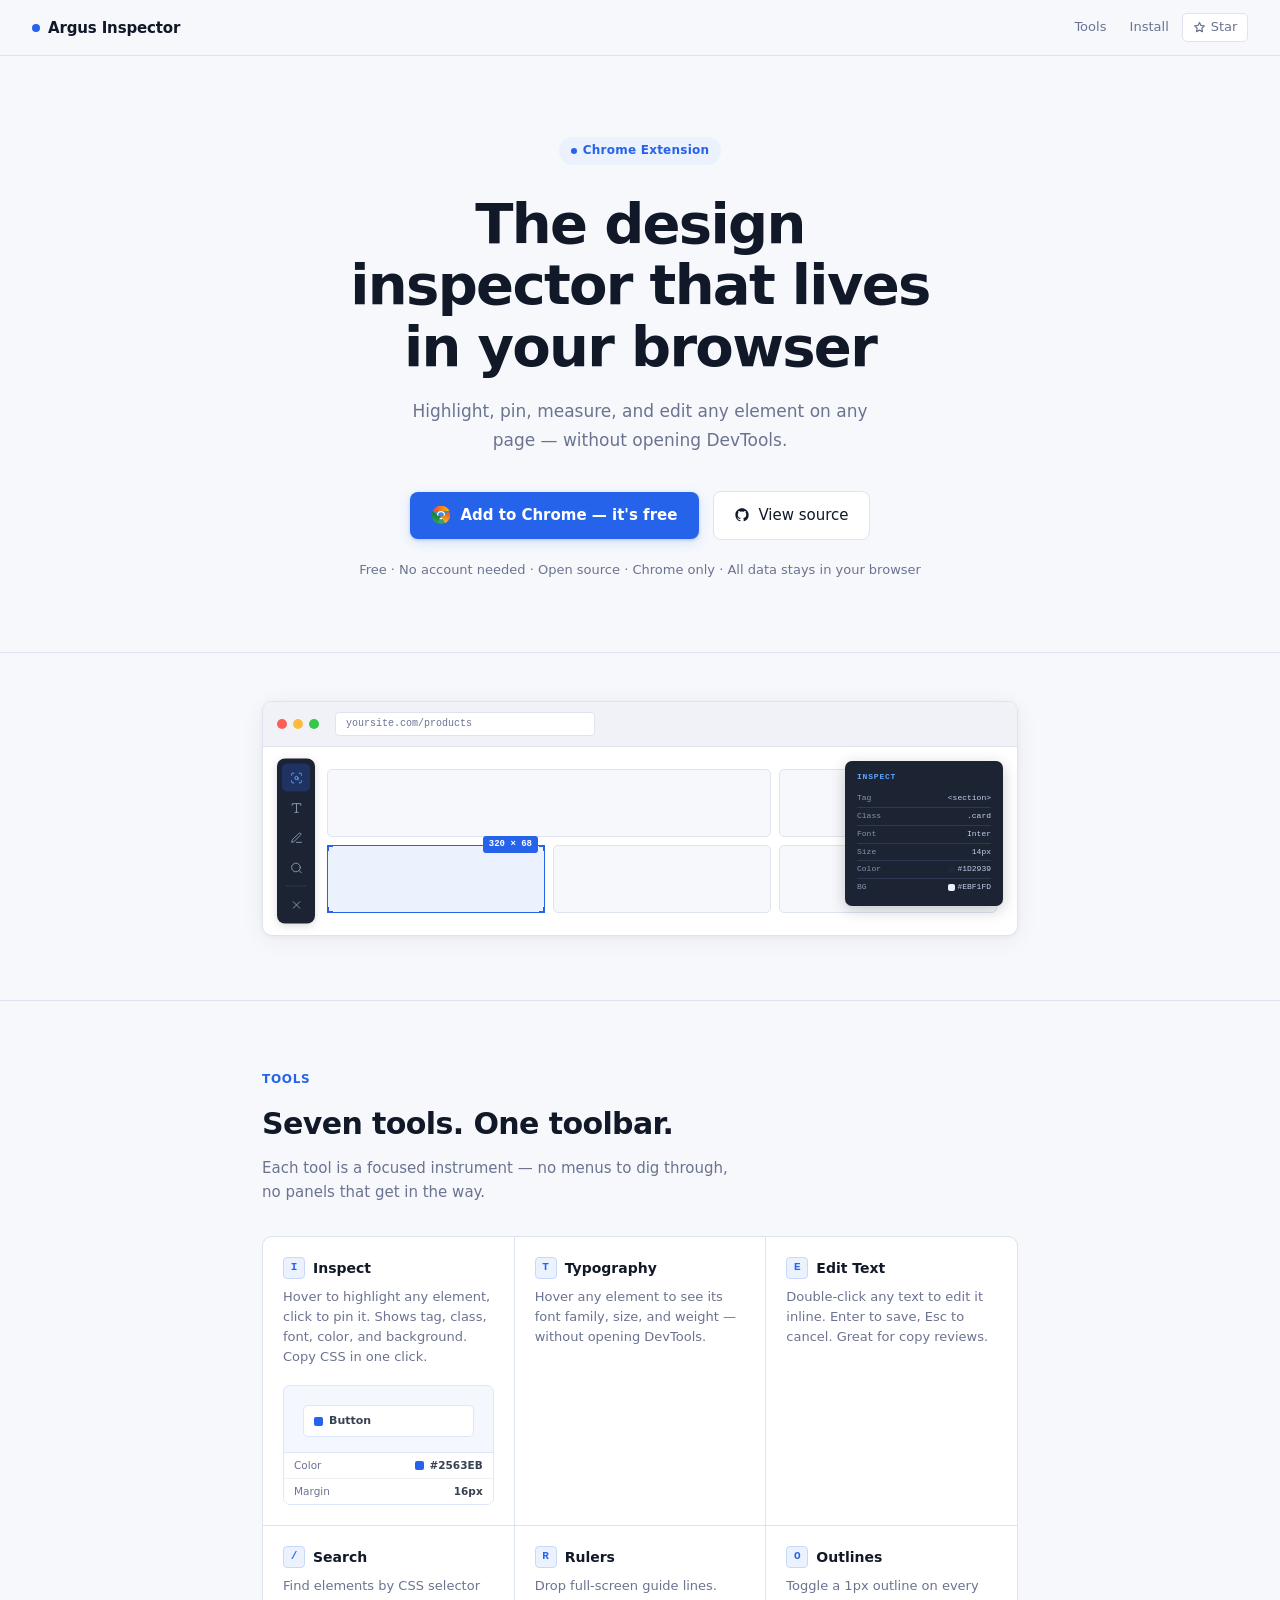
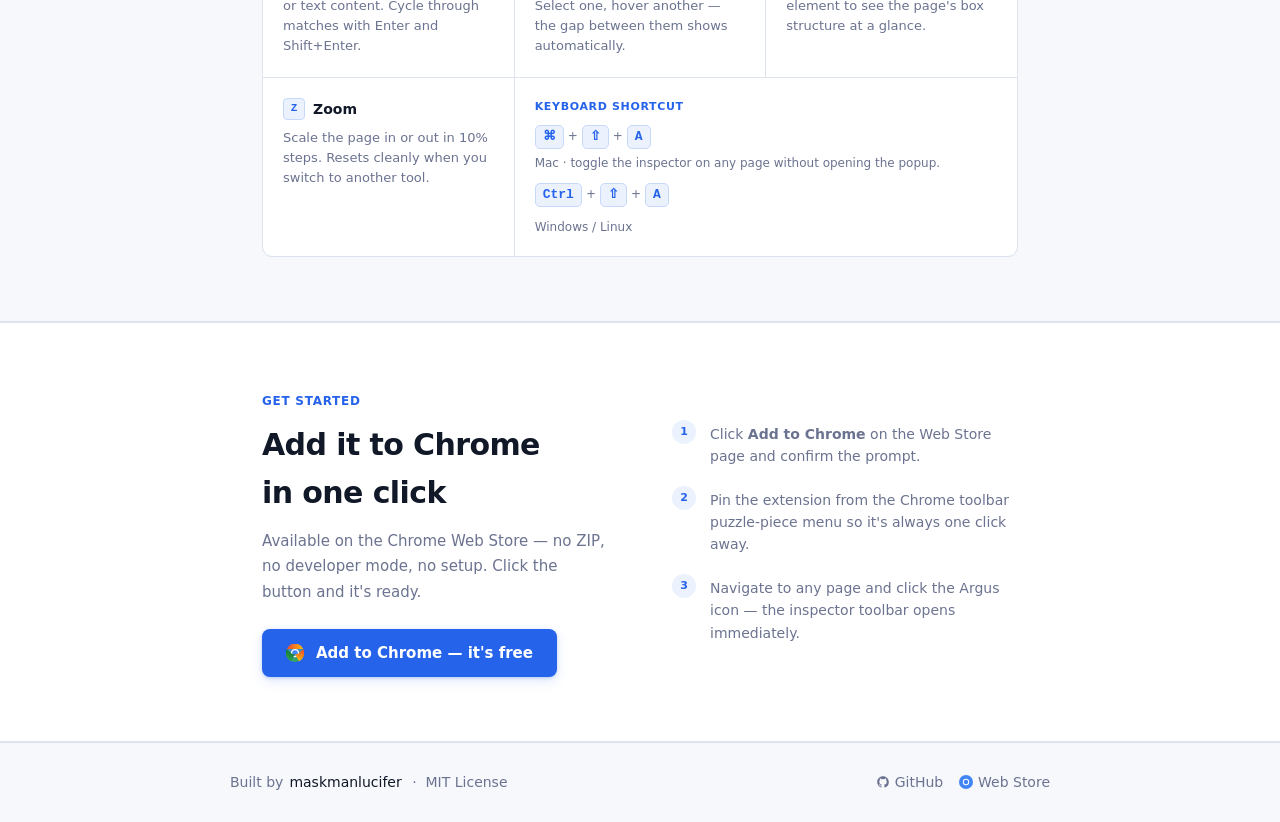
==== docs/index.html @ 052f60ce "docs: move Star to nav, keep View source in hero CTAs" ====
<!DOCTYPE html>
<html lang="en">
<head>
  <meta charset="utf-8">
  <meta name="viewport" content="width=device-width, initial-scale=1">
  <title>Argus Inspector — Design Inspector for Chrome</title>
  <meta name="description" content="A lightweight design inspector that lives in your toolbar. Inspect, measure, and edit any element on any page.">
  <link rel="icon" type="image/svg+xml" href="data:image/svg+xml,%3Csvg xmlns='http://www.w3.org/2000/svg' viewBox='0 0 32 32'%3E%3Crect width='32' height='32' rx='7' fill='%232563EB'/%3E%3Ccircle cx='16' cy='16' r='5' fill='none' stroke='%23fff' stroke-width='2'/%3E%3Cpath d='M3 7V5a2 2 0 0 1 2-2h2M27 3h2a2 2 0 0 1 2 2v2M29 25v2a2 2 0 0 1-2 2h-2M7 29H5a2 2 0 0 1-2-2v-2' stroke='%23fff' stroke-width='2' stroke-linecap='round' fill='none'/%3E%3C/svg%3E">
  <style>
    *, *::before, *::after { box-sizing: border-box; margin: 0; padding: 0; }

    :root {
      --bg:       #F6F8FC;
      --surface:  #FFFFFF;
      --border:   #DDE3EF;
      --accent:   #2563EB;
      --accent-lt:#EBF1FD;
      --text:     #111827;
      --muted:    #6B7390;
      --sans:     -apple-system, BlinkMacSystemFont, 'Segoe UI', system-ui, sans-serif;
      --mono:     'SFMono-Regular', Menlo, Monaco, Consolas, monospace;
    }

    html { scroll-behavior: smooth; }

    body {
      background: var(--bg);
      color: var(--text);
      font-family: var(--sans);
      font-size: 1rem;
      line-height: 1.6;
      -webkit-font-smoothing: antialiased;
    }

    /* ── Nav ── */
    nav {
      position: sticky; top: 0; z-index: 100;
      background: rgba(246, 248, 252, 0.92);
      backdrop-filter: blur(10px);
      border-bottom: 1px solid var(--border);
      padding: 0 2rem;
      height: 56px;
      display: flex;
      align-items: center;
      justify-content: space-between;
    }

    .nav-logo {
      display: flex;
      align-items: center;
      gap: 0.5rem;
      text-decoration: none;
      color: var(--text);
      font-weight: 700;
      font-size: 0.9375rem;
      letter-spacing: -0.01em;
    }
    .nav-logo-dot {
      width: 8px; height: 8px;
      background: var(--accent);
      border-radius: 50%;
    }

    .nav-right { display: flex; align-items: center; gap: 0.25rem; }

    .nav-link {
      padding: 0.2rem 0.6rem;
      font-size: 0.8125rem;
      color: var(--muted);
      text-decoration: none;
      border-radius: 5px;
      transition: background 0.12s, color 0.12s;
    }
    .nav-link:hover { background: var(--border); color: var(--text); }

    .nav-gh {
      display: inline-flex;
      align-items: center;
      gap: 0.3rem;
      padding: 0.2rem 0.6rem;
      font-size: 0.8125rem;
      color: var(--muted);
      text-decoration: none;
      border-radius: 5px;
      border: 1px solid var(--border);
      background: var(--surface);
      transition: border-color 0.12s, color 0.12s;
    }
    .nav-gh:hover { border-color: #b0bbd4; color: var(--text); }

    /* ── Hero ── */
    .hero {
      max-width: 760px;
      margin: 0 auto;
      padding: 5rem 2rem 4.5rem;
      text-align: center;
    }

    .badge {
      display: inline-flex;
      align-items: center;
      gap: 0.375rem;
      background: var(--accent-lt);
      color: var(--accent);
      font-size: 0.75rem;
      font-weight: 600;
      letter-spacing: 0.02em;
      padding: 0.25rem 0.75rem;
      border-radius: 100px;
      margin-bottom: 1.75rem;
    }
    .badge-dot { width: 6px; height: 6px; background: var(--accent); border-radius: 50%; }

    h1 {
      font-size: clamp(2rem, 5.5vw, 3.5rem);
      font-weight: 800;
      line-height: 1.1;
      letter-spacing: -0.03em;
      color: var(--text);
      margin-bottom: 1.25rem;
      text-wrap: balance;
    }

    .hero-sub {
      font-size: 1.0625rem;
      color: var(--muted);
      max-width: 460px;
      margin: 0 auto 2.25rem;
      line-height: 1.7;
    }

    .hero-ctas {
      display: flex;
      align-items: center;
      justify-content: center;
      gap: 0.875rem;
      flex-wrap: wrap;
    }

    /* Chrome Web Store button */
    .btn-cws {
      display: inline-flex;
      align-items: center;
      gap: 0.625rem;
      background: var(--accent);
      color: #fff;
      font-size: 0.9375rem;
      font-weight: 600;
      padding: 0.7rem 1.375rem;
      border-radius: 8px;
      text-decoration: none;
      transition: background 0.12s, box-shadow 0.12s;
      box-shadow: 0 1px 3px rgba(37,99,235,0.25), 0 4px 12px rgba(37,99,235,0.15);
    }
    .btn-cws:hover {
      background: #1d55d4;
      box-shadow: 0 2px 6px rgba(37,99,235,0.3), 0 8px 20px rgba(37,99,235,0.2);
    }

    .btn-gh {
      display: inline-flex;
      align-items: center;
      gap: 0.5rem;
      background: var(--surface);
      color: var(--text);
      font-size: 0.9375rem;
      font-weight: 500;
      padding: 0.7rem 1.25rem;
      border-radius: 8px;
      border: 1px solid var(--border);
      text-decoration: none;
      transition: border-color 0.12s, background 0.12s;
    }
    .btn-gh:hover { background: var(--bg); border-color: #b0bbd4; }
    .btn-star {
      display: inline-flex;
      align-items: center;
      gap: 0.5rem;
      background: #fefce8;
      color: #854d0e;
      font-size: 0.9375rem;
      font-weight: 500;
      padding: 0.7rem 1.25rem;
      border-radius: 8px;
      border: 1px solid #fde68a;
      text-decoration: none;
      transition: border-color 0.12s, background 0.12s;
    }
    .btn-star:hover { background: #fef9c3; border-color: #fbbf24; }

    .hero-meta {
      margin-top: 1.25rem;
      font-size: 0.8125rem;
      color: var(--muted);
    }

    /* ── Divider ── */
    hr { border: none; border-top: 1px solid var(--border); }

    /* ── Browser mockup ── */
    .mockup-wrap {
      max-width: 820px;
      margin: 0 auto;
      padding: 3rem 2rem 4rem;
    }

    .browser {
      background: var(--surface);
      border: 1px solid var(--border);
      border-radius: 10px;
      overflow: hidden;
      box-shadow: 0 4px 24px rgba(0,0,0,0.06), 0 1px 4px rgba(0,0,0,0.04);
    }
    .browser-bar {
      background: #F0F2F7;
      border-bottom: 1px solid var(--border);
      padding: 0.625rem 0.875rem;
      display: flex;
      align-items: center;
      gap: 0.375rem;
    }
    .dot { width: 10px; height: 10px; border-radius: 50%; }
    .dot-r { background: #FC5F57; }
    .dot-y { background: #FDBC40; }
    .dot-g { background: #34C748; }
    .url-pill {
      margin-left: 0.625rem;
      flex: 1; max-width: 260px;
      background: var(--surface);
      border: 1px solid var(--border);
      border-radius: 4px;
      padding: 0.1875rem 0.625rem;
      font-family: var(--mono);
      font-size: 0.625rem;
      color: var(--muted);
    }

    .browser-body {
      position: relative;
      display: flex;
      align-items: center;
      padding: 1.25rem 1.25rem 1.25rem 4rem;
      min-height: 188px;
    }

    /* Argus toolbar rail */
    .tb {
      position: absolute;
      left: 0.875rem;
      top: 50%;
      transform: translateY(-50%);
      background: #1C2333;
      border-radius: 8px;
      padding: 5px;
      display: flex;
      flex-direction: column;
      gap: 2px;
      box-shadow: 0 2px 8px rgba(0,0,0,0.15);
    }
    .tb-btn {
      width: 28px; height: 28px;
      border-radius: 5px;
      display: flex; align-items: center; justify-content: center;
      color: #8896B0;
    }
    .tb-btn.active { background: rgba(37,99,235,0.25); color: #60A5FA; }
    .tb-sep { height: 1px; background: #2D3A52; margin: 2px 4px; }

    /* Simulated page */
    .page-canvas {
      flex: 1;
      display: grid;
      grid-template-columns: 1fr 1fr 1fr;
      grid-template-rows: 1fr 1fr;
      gap: 8px;
    }
    .pg { background: var(--bg); border: 1px solid var(--border); border-radius: 5px; height: 68px; }
    .pg.span2 { grid-column: span 2; }
    .pg.sel {
      border-color: var(--accent);
      background: #EBF1FD;
      position: relative;
    }
    .corner {
      position: absolute;
      width: 6px; height: 6px;
      border-color: var(--accent);
      border-style: solid;
    }
    .tl { top: -1px; left: -1px;  border-width: 2px 0 0 2px; }
    .tr { top: -1px; right: -1px; border-width: 2px 2px 0 0; }
    .bl { bottom: -1px; left: -1px;  border-width: 0 0 2px 2px; }
    .br { bottom: -1px; right: -1px; border-width: 0 2px 2px 0; }

    .dim-badge {
      position: absolute;
      top: -10px; right: 6px;
      background: var(--accent);
      color: #fff;
      font-family: var(--mono);
      font-size: 0.5625rem;
      font-weight: 700;
      padding: 1px 6px;
      border-radius: 3px;
    }

    /* Info panel */
    .info-panel {
      position: absolute;
      top: 0.875rem; right: 0.875rem;
      background: #1C2333;
      border-radius: 7px;
      padding: 0.625rem 0.75rem;
      width: 158px;
      font-family: var(--mono);
      box-shadow: 0 4px 16px rgba(0,0,0,0.2);
    }
    .ip-head {
      font-size: 0.5rem;
      font-weight: 700;
      letter-spacing: 0.1em;
      text-transform: uppercase;
      color: #60A5FA;
      margin-bottom: 0.375rem;
    }
    .ip-r {
      display: flex;
      justify-content: space-between;
      font-size: 0.5rem;
      color: #8896B0;
      padding: 2px 0;
      border-bottom: 1px solid #2D3A52;
    }
    .ip-r:last-child { border-bottom: none; }
    .ip-v { color: #C4D0EC; }
    .sw {
      display: inline-block;
      width: 7px; height: 7px;
      border-radius: 2px;
      vertical-align: middle;
      margin-right: 2px;
    }

    /* ── Section layout ── */
    .section {
      max-width: 820px;
      margin: 0 auto;
      padding: 4rem 2rem;
    }

    .section-tag {
      display: inline-block;
      font-size: 0.75rem;
      font-weight: 600;
      color: var(--accent);
      letter-spacing: 0.06em;
      text-transform: uppercase;
      margin-bottom: 0.625rem;
    }

    h2 {
      font-size: clamp(1.375rem, 3vw, 1.875rem);
      font-weight: 700;
      letter-spacing: -0.02em;
      color: var(--text);
      margin-bottom: 0.5rem;
      text-wrap: balance;
    }

    .section-desc {
      font-size: 0.9375rem;
      color: var(--muted);
      max-width: 480px;
      margin-bottom: 2rem;
    }

    /* ── Tools ── */
    .tools-grid {
      display: grid;
      grid-template-columns: repeat(auto-fill, minmax(210px, 1fr));
      gap: 1px;
      background: var(--border);
      border: 1px solid var(--border);
      border-radius: 10px;
      overflow: hidden;
    }
    .tool-card {
      background: var(--surface);
      padding: 1.25rem;
      display: flex;
      flex-direction: column;
      gap: 0.5rem;
      transition: background 0.1s;
    }
    .tool-card:hover { background: var(--bg); }
    .tool-row { display: flex; align-items: center; gap: 0.5rem; }

    .key {
      font-family: var(--mono);
      font-size: 0.6875rem;
      font-weight: 700;
      color: var(--accent);
      background: var(--accent-lt);
      border: 1px solid #c7d9fb;
      padding: 1px 6px;
      border-radius: 4px;
      min-width: 22px;
      text-align: center;
    }
    .tool-name {
      font-weight: 600;
      font-size: 0.875rem;
      color: var(--text);
    }
    .tool-desc {
      font-size: 0.8125rem;
      color: var(--muted);
      line-height: 1.55;
    }

    /* ── Shortcut filler card ── */
    .tool-card--shortcut {
      background: var(--surface);
      justify-content: center;
      gap: 0.35rem;
      grid-column: span 2;
    }
    .shortcut-eyebrow {
      font-size: 0.6875rem;
      font-weight: 600;
      text-transform: uppercase;
      letter-spacing: 0.06em;
      color: var(--accent);
      margin-bottom: 4px;
    }
    .shortcut-keys {
      display: flex;
      align-items: center;
      gap: 4px;
    }
    .sk-chip {
      font-family: var(--mono);
      font-size: 0.8125rem;
      font-weight: 700;
      background: var(--accent-lt);
      border: 1px solid #c7d9fb;
      color: var(--accent);
      border-radius: 5px;
      padding: 2px 7px;
      line-height: 1.4;
    }
    .sk-sep {
      font-size: 0.75rem;
      color: var(--muted);
      font-weight: 500;
    }
    .shortcut-sub {
      font-size: 0.75rem;
      color: var(--muted);
      line-height: 1.4;
    }
    .shortcut-keys--win, .shortcut-sub--win {
      margin-top: 6px;
    }

    /* ── Inspect card demo ── */
    .inspect-demo {
      margin-top: 10px;
      border: 1px solid #dde6fb;
      border-radius: 7px;
      overflow: hidden;
      background: #f4f7fe;
      font-family: var(--sans);
      user-select: none;
    }

    .id-scene {
      padding: 10px 10px 6px;
    }

    .id-margin-zone {
      border: 1.5px dashed transparent;
      border-radius: 5px;
      padding: 8px;
      transition: border-color 0.15s, background 0.15s;
    }

    .id-box {
      background: #fff;
      border: 1.5px solid #dde6fb;
      border-radius: 5px;
      padding: 6px 10px;
      display: flex;
      align-items: center;
      gap: 6px;
      transition: border-color 0.15s, background 0.15s, box-shadow 0.15s;
    }

    .id-color-dot {
      width: 9px; height: 9px;
      border-radius: 2px;
      background: #2563EB;
      flex: none;
      transition: transform 0.15s;
    }

    .id-label {
      font-size: 11px;
      font-weight: 600;
      color: #374151;
    }

    /* Rows */
    .id-rows {
      border-top: 1px solid #dde6fb;
      background: #fff;
    }

    .id-row {
      display: flex;
      align-items: center;
      justify-content: space-between;
      padding: 4px 10px;
      cursor: default;
      transition: background 0.12s;
    }

    .id-row + .id-row { border-top: 1px solid #eef1f8; }
    .id-row:hover { background: #f0f4ff; }

    .id-key {
      font-size: 10.5px;
      color: #6B7390;
      font-weight: 500;
    }

    .id-val {
      display: flex;
      align-items: center;
      gap: 5px;
      font-size: 10.5px;
      font-weight: 600;
      color: #374151;
    }

    .id-swatch {
      width: 9px; height: 9px;
      border-radius: 2px;
      background: #2563EB;
      flex: none;
      transition: transform 0.15s;
    }

    /* Color row hover — highlight box */
    .inspect-demo:has(.id-color-row:hover) .id-box {
      border-color: #2563EB;
      background: rgba(37,99,235,0.05);
      box-shadow: 0 0 0 3px rgba(37,99,235,0.1);
    }
    .inspect-demo:has(.id-color-row:hover) .id-swatch,
    .inspect-demo:has(.id-color-row:hover) .id-color-dot {
      transform: scale(1.4);
    }

    /* Margin row hover — highlight margin zone */
    .inspect-demo:has(.id-margin-row:hover) .id-margin-zone {
      border-color: rgba(37,99,235,0.45);
      background: rgba(37,99,235,0.05);
    }
    .inspect-demo:has(.id-margin-row:hover) .id-box {
      border-color: rgba(37,99,235,0.35);
    }

    /* ── Install / CWS ── */
    .cws-section {
      background: var(--surface);
      border-top: 1px solid var(--border);
      border-bottom: 1px solid var(--border);
    }
    .cws-inner {
      max-width: 820px;
      margin: 0 auto;
      padding: 4rem 2rem;
      display: grid;
      grid-template-columns: 1fr 1fr;
      gap: 4rem;
      align-items: center;
    }
    .cws-left h2 { margin-bottom: 0.75rem; }
    .cws-left p { color: var(--muted); font-size: 0.9375rem; line-height: 1.7; margin-bottom: 1.5rem; }

    .cws-btn {
      display: inline-flex;
      align-items: center;
      gap: 0.75rem;
      background: var(--accent);
      color: #fff;
      font-size: 0.9375rem;
      font-weight: 600;
      padding: 0.75rem 1.5rem;
      border-radius: 8px;
      text-decoration: none;
      box-shadow: 0 1px 3px rgba(37,99,235,0.25), 0 4px 12px rgba(37,99,235,0.15);
      transition: background 0.12s;
    }
    .cws-btn:hover { background: #1d55d4; }

    .steps { display: flex; flex-direction: column; gap: 1.125rem; }
    .step { display: flex; gap: 0.875rem; align-items: flex-start; }
    .step-num {
      flex-shrink: 0;
      width: 24px; height: 24px;
      background: var(--accent-lt);
      color: var(--accent);
      border-radius: 50%;
      font-size: 0.6875rem;
      font-weight: 700;
      display: flex; align-items: center; justify-content: center;
    }
    .step-text {
      font-size: 0.875rem;
      color: var(--muted);
      line-height: 1.6;
      padding-top: 0.1875rem;
    }

    /* ── Footer ── */
    footer {
      padding: 1.75rem 2rem;
      border-top: 1px solid var(--border);
    }
    .footer-inner {
      max-width: 820px;
      margin: 0 auto;
      display: flex;
      align-items: center;
      justify-content: space-between;
      flex-wrap: wrap;
      gap: 0.75rem;
    }
    .footer-left {
      font-size: 0.875rem;
      color: var(--muted);
      display: flex;
      align-items: center;
      gap: 0.375rem;
    }
    .footer-left a {
      color: var(--text);
      font-weight: 500;
      text-decoration: none;
    }
    .footer-left a:hover { color: var(--accent); }
    .footer-right {
      display: flex;
      align-items: center;
      gap: 1rem;
    }
    .footer-link {
      font-size: 0.875rem;
      color: var(--muted);
      text-decoration: none;
      display: flex;
      align-items: center;
      gap: 0.3rem;
      transition: color 0.12s;
    }
    .footer-link:hover { color: var(--text); }

    /* ── Responsive ── */
    @media (max-width: 640px) {
      .cws-inner { grid-template-columns: 1fr; gap: 2.5rem; }
      .info-panel { display: none; }
      .page-canvas { grid-template-columns: 1fr 1fr; }
      .pg.span2 { grid-column: span 2; }
      nav .nav-link { display: none; }
      .footer-inner { flex-direction: column; align-items: flex-start; }
    }

    @media (prefers-reduced-motion: reduce) {
      * { transition: none !important; }
    }

    :focus-visible { outline: 2px solid var(--accent); outline-offset: 2px; }
  </style>
</head>
<body>

<!-- ── Nav ── -->
<nav>
  <a class="nav-logo" href="#">
    <span class="nav-logo-dot"></span>
    Argus Inspector
  </a>
  <div class="nav-right">
    <a class="nav-link" href="#tools">Tools</a>
    <a class="nav-link" href="#install">Install</a>
    <a class="nav-gh" href="https://github.com/maskmanlucifer/argus" target="_blank" rel="noopener">
      <svg width="13" height="13" viewBox="0 0 14 14" fill="none"><path d="M7 1.5l1.6 3.3 3.6.5-2.6 2.5.6 3.6L7 9.8 3.8 11.4l.6-3.6L1.8 5.3l3.6-.5L7 1.5Z" stroke="currentColor" stroke-width="1.3" stroke-linejoin="round"/></svg>
      Star
    </a>
  </div>
</nav>

<!-- ── Hero ── -->
<section class="hero">
  <div class="badge"><span class="badge-dot"></span> Chrome Extension</div>
  <h1>The design inspector that lives in your browser</h1>
  <p class="hero-sub">Highlight, pin, measure, and edit any element on any page — without opening DevTools.</p>
  <div class="hero-ctas">
    <a class="btn-cws" href="https://chromewebstore.google.com/detail/argus-inspector/amnfopnhghblhhmmmmdpkbkikmlebpkn" target="_blank" rel="noopener">
      <svg width="18" height="18" viewBox="0 0 192 192" fill="none">
        <circle cx="96" cy="96" r="96" fill="url(#cg)"/>
        <circle cx="96" cy="96" r="44" fill="white"/>
        <circle cx="96" cy="96" r="30" fill="#4285F4"/>
        <path d="M96 52h87.4A96 96 0 0 0 8.6 52H96z" fill="url(#cr)"/>
        <path d="M8.6 52A96 96 0 0 0 52 183.4L95.6 108A44 44 0 0 1 52 96z" fill="url(#cg2)"/>
        <path d="M183.4 52A96 96 0 0 1 140 183.4L96.4 108A44 44 0 0 0 140 96z" fill="url(#cy)"/>
        <defs>
          <linearGradient id="cr" x1="8.6" y1="52" x2="183.4" y2="52" gradientUnits="userSpaceOnUse"><stop stop-color="#EA4335"/><stop offset="1" stop-color="#FBBC05"/></linearGradient>
          <linearGradient id="cg" x1="96" y1="0" x2="96" y2="192" gradientUnits="userSpaceOnUse"><stop stop-color="#4285F4"/><stop offset="1" stop-color="#34A853"/></linearGradient>
          <linearGradient id="cg2" x1="8.6" y1="183.4" x2="52" y2="96" gradientUnits="userSpaceOnUse"><stop stop-color="#34A853"/><stop offset="1" stop-color="#188038"/></linearGradient>
          <linearGradient id="cy" x1="140" y1="183.4" x2="183.4" y2="52" gradientUnits="userSpaceOnUse"><stop stop-color="#FBBC05"/><stop offset="1" stop-color="#EA4335"/></linearGradient>
        </defs>
      </svg>
      Add to Chrome — it's free
    </a>
    <a class="btn-gh" href="https://github.com/maskmanlucifer/argus" target="_blank" rel="noopener">
      <svg width="16" height="16" viewBox="0 0 24 24" fill="currentColor"><path d="M12 2C6.477 2 2 6.484 2 12.017c0 4.425 2.865 8.18 6.839 9.504.5.092.682-.217.682-.483 0-.237-.008-.868-.013-1.703-2.782.605-3.369-1.343-3.369-1.343-.454-1.158-1.11-1.466-1.11-1.466-.908-.62.069-.608.069-.608 1.003.07 1.531 1.032 1.531 1.032.892 1.53 2.341 1.088 2.91.832.092-.647.35-1.088.636-1.338-2.22-.253-4.555-1.113-4.555-4.951 0-1.093.39-1.988 1.029-2.688-.103-.253-.446-1.272.098-2.65 0 0 .84-.27 2.75 1.026A9.564 9.564 0 0 1 12 6.844a9.59 9.59 0 0 1 2.504.337c1.909-1.296 2.747-1.027 2.747-1.027.546 1.379.202 2.398.1 2.651.64.7 1.028 1.595 1.028 2.688 0 3.848-2.339 4.695-4.566 4.943.359.309.678.92.678 1.855 0 1.338-.012 2.419-.012 2.747 0 .268.18.58.688.482A10.02 10.02 0 0 0 22 12.017C22 6.484 17.522 2 12 2z"/></svg>
      View source
    </a>
  </div>
  <p class="hero-meta">Free · No account needed · Open source · Chrome only · All data stays in your browser</p>
</section>

<hr>

<!-- ── Mockup ── -->
<div class="mockup-wrap">
  <div class="browser">
    <div class="browser-bar">
      <div class="dot dot-r"></div>
      <div class="dot dot-y"></div>
      <div class="dot dot-g"></div>
      <div class="url-pill">yoursite.com/products</div>
    </div>
    <div class="browser-body">
      <!-- Toolbar -->
      <div class="tb">
        <div class="tb-btn active">
          <svg viewBox="0 0 24 24" width="13" height="13" fill="none" stroke="currentColor" stroke-width="1.8" stroke-linecap="round" stroke-linejoin="round"><path d="M3 7V5a2 2 0 0 1 2-2h2"/><path d="M17 3h2a2 2 0 0 1 2 2v2"/><path d="M21 17v2a2 2 0 0 1-2 2h-2"/><path d="M7 21H5a2 2 0 0 1-2-2v-2"/><circle cx="12" cy="12" r="3"/><path d="m16 16-1.9-1.9"/></svg>
        </div>
        <div class="tb-btn">
          <svg viewBox="0 0 24 24" width="13" height="13" fill="none" stroke="currentColor" stroke-width="1.8" stroke-linecap="round" stroke-linejoin="round"><polyline points="4 7 4 4 20 4 20 7"/><line x1="9" y1="20" x2="15" y2="20"/><line x1="12" y1="4" x2="12" y2="20"/></svg>
        </div>
        <div class="tb-btn">
          <svg viewBox="0 0 24 24" width="13" height="13" fill="none" stroke="currentColor" stroke-width="1.8" stroke-linecap="round" stroke-linejoin="round"><path d="M12 20h9"/><path d="M16.5 3.5a2.12 2.12 0 0 1 3 3L7 19l-4 1 1-4Z"/></svg>
        </div>
        <div class="tb-btn">
          <svg viewBox="0 0 24 24" width="13" height="13" fill="none" stroke="currentColor" stroke-width="1.8" stroke-linecap="round" stroke-linejoin="round"><circle cx="11" cy="11" r="8"/><path d="m21 21-4.3-4.3"/></svg>
        </div>
        <div class="tb-sep"></div>
        <div class="tb-btn">
          <svg viewBox="0 0 24 24" width="13" height="13" fill="none" stroke="currentColor" stroke-width="1.8" stroke-linecap="round" stroke-linejoin="round"><path d="M18 6 6 18M6 6l12 12"/></svg>
        </div>
      </div>
      <!-- Page blocks -->
      <div class="page-canvas">
        <div class="pg span2"></div>
        <div class="pg"></div>
        <div class="pg sel">
          <div class="corner tl"></div><div class="corner tr"></div>
          <div class="corner bl"></div><div class="corner br"></div>
          <div class="dim-badge">320 × 68</div>
        </div>
        <div class="pg"></div>
        <div class="pg"></div>
      </div>
      <!-- Inspect panel -->
      <div class="info-panel">
        <div class="ip-head">Inspect</div>
        <div class="ip-r"><span>Tag</span><span class="ip-v">&lt;section&gt;</span></div>
        <div class="ip-r"><span>Class</span><span class="ip-v">.card</span></div>
        <div class="ip-r"><span>Font</span><span class="ip-v">Inter</span></div>
        <div class="ip-r"><span>Size</span><span class="ip-v">14px</span></div>
        <div class="ip-r"><span>Color</span><span class="ip-v"><span class="sw" style="background:#1D2939"></span>#1D2939</span></div>
        <div class="ip-r"><span>BG</span><span class="ip-v"><span class="sw" style="background:#EBF1FD"></span>#EBF1FD</span></div>
      </div>
    </div>
  </div>
</div>

<hr>

<!-- ── Tools ── -->
<section class="section" id="tools">
  <span class="section-tag">Tools</span>
  <h2>Seven tools. One toolbar.</h2>
  <p class="section-desc">Each tool is a focused instrument — no menus to dig through, no panels that get in the way.</p>

  <div class="tools-grid">
    <div class="tool-card">
      <div class="tool-row"><span class="key">I</span><span class="tool-name">Inspect</span></div>
      <p class="tool-desc">Hover to highlight any element, click to pin it. Shows tag, class, font, color, and background. Copy CSS in one click.</p>
      <div class="inspect-demo">
        <div class="id-scene">
          <div class="id-margin-zone">
            <div class="id-box">
              <div class="id-color-dot"></div>
              <span class="id-label">Button</span>
            </div>
          </div>
        </div>
        <div class="id-rows">
          <div class="id-row id-color-row">
            <span class="id-key">Color</span>
            <span class="id-val"><span class="id-swatch"></span>#2563EB</span>
          </div>
          <div class="id-row id-margin-row">
            <span class="id-key">Margin</span>
            <span class="id-val">16px</span>
          </div>
        </div>
      </div>
    </div>
    <div class="tool-card">
      <div class="tool-row"><span class="key">T</span><span class="tool-name">Typography</span></div>
      <p class="tool-desc">Hover any element to see its font family, size, and weight — without opening DevTools.</p>
    </div>
    <div class="tool-card">
      <div class="tool-row"><span class="key">E</span><span class="tool-name">Edit Text</span></div>
      <p class="tool-desc">Double-click any text to edit it inline. Enter to save, Esc to cancel. Great for copy reviews.</p>
    </div>
    <div class="tool-card">
      <div class="tool-row"><span class="key">/</span><span class="tool-name">Search</span></div>
      <p class="tool-desc">Find elements by CSS selector or text content. Cycle through matches with Enter and Shift+Enter.</p>
    </div>
    <div class="tool-card">
      <div class="tool-row"><span class="key">R</span><span class="tool-name">Rulers</span></div>
      <p class="tool-desc">Drop full-screen guide lines. Select one, hover another — the gap between them shows automatically.</p>
    </div>
    <div class="tool-card">
      <div class="tool-row"><span class="key">O</span><span class="tool-name">Outlines</span></div>
      <p class="tool-desc">Toggle a 1px outline on every element to see the page's box structure at a glance.</p>
    </div>
    <div class="tool-card">
      <div class="tool-row"><span class="key">Z</span><span class="tool-name">Zoom</span></div>
      <p class="tool-desc">Scale the page in or out in 10% steps. Resets cleanly when you switch to another tool.</p>
    </div>
    <div class="tool-card tool-card--shortcut">
      <p class="shortcut-eyebrow">Keyboard shortcut</p>
      <div class="shortcut-keys">
        <span class="sk-chip">⌘</span><span class="sk-sep">+</span><span class="sk-chip">⇧</span><span class="sk-sep">+</span><span class="sk-chip">A</span>
      </div>
      <p class="shortcut-sub">Mac · toggle the inspector on any page without opening the popup.</p>
      <div class="shortcut-keys shortcut-keys--win">
        <span class="sk-chip">Ctrl</span><span class="sk-sep">+</span><span class="sk-chip">⇧</span><span class="sk-sep">+</span><span class="sk-chip">A</span>
      </div>
      <p class="shortcut-sub shortcut-sub--win">Windows / Linux</p>
    </div>
  </div>
</section>

<hr>

<!-- ── Install / CWS ── -->
<div class="cws-section" id="install">
  <div class="cws-inner">
    <div class="cws-left">
      <span class="section-tag">Get started</span>
      <h2>Add it to Chrome in one click</h2>
      <p>Available on the Chrome Web Store — no ZIP, no developer mode, no setup. Click the button and it's ready.</p>
      <a class="cws-btn" href="https://chromewebstore.google.com/detail/argus-inspector/amnfopnhghblhhmmmmdpkbkikmlebpkn" target="_blank" rel="noopener">
        <svg width="18" height="18" viewBox="0 0 192 192" fill="none">
          <circle cx="96" cy="96" r="96" fill="url(#cg3)"/>
          <circle cx="96" cy="96" r="44" fill="white"/>
          <circle cx="96" cy="96" r="30" fill="#4285F4"/>
          <path d="M96 52h87.4A96 96 0 0 0 8.6 52H96z" fill="url(#cr3)"/>
          <path d="M8.6 52A96 96 0 0 0 52 183.4L95.6 108A44 44 0 0 1 52 96z" fill="url(#cg4)"/>
          <path d="M183.4 52A96 96 0 0 1 140 183.4L96.4 108A44 44 0 0 0 140 96z" fill="url(#cy3)"/>
          <defs>
            <linearGradient id="cr3" x1="8.6" y1="52" x2="183.4" y2="52" gradientUnits="userSpaceOnUse"><stop stop-color="#EA4335"/><stop offset="1" stop-color="#FBBC05"/></linearGradient>
            <linearGradient id="cg3" x1="96" y1="0" x2="96" y2="192" gradientUnits="userSpaceOnUse"><stop stop-color="#4285F4"/><stop offset="1" stop-color="#34A853"/></linearGradient>
            <linearGradient id="cg4" x1="8.6" y1="183.4" x2="52" y2="96" gradientUnits="userSpaceOnUse"><stop stop-color="#34A853"/><stop offset="1" stop-color="#188038"/></linearGradient>
            <linearGradient id="cy3" x1="140" y1="183.4" x2="183.4" y2="52" gradientUnits="userSpaceOnUse"><stop stop-color="#FBBC05"/><stop offset="1" stop-color="#EA4335"/></linearGradient>
          </defs>
        </svg>
        Add to Chrome — it's free
      </a>
    </div>
    <div class="steps">
      <div class="step">
        <span class="step-num">1</span>
        <p class="step-text">Click <strong>Add to Chrome</strong> on the Web Store page and confirm the prompt.</p>
      </div>
      <div class="step">
        <span class="step-num">2</span>
        <p class="step-text">Pin the extension from the Chrome toolbar puzzle-piece menu so it's always one click away.</p>
      </div>
      <div class="step">
        <span class="step-num">3</span>
        <p class="step-text">Navigate to any page and click the Argus icon — the inspector toolbar opens immediately.</p>
      </div>
    </div>
  </div>
</div>

<!-- ── Footer ── -->
<footer>
  <div class="footer-inner">
    <div class="footer-left">
      Built by
      <a href="https://maskmanlucifer.github.io/lucifer/" target="_blank" rel="noopener">maskmanlucifer</a>
      &nbsp;·&nbsp; MIT License
    </div>
    <div class="footer-right">
      <a class="footer-link" href="https://github.com/maskmanlucifer/argus" target="_blank" rel="noopener">
        <svg width="14" height="14" viewBox="0 0 24 24" fill="currentColor"><path d="M12 2C6.477 2 2 6.484 2 12.017c0 4.425 2.865 8.18 6.839 9.504.5.092.682-.217.682-.483 0-.237-.008-.868-.013-1.703-2.782.605-3.369-1.343-3.369-1.343-.454-1.158-1.11-1.466-1.11-1.466-.908-.62.069-.608.069-.608 1.003.07 1.531 1.032 1.531 1.032.892 1.53 2.341 1.088 2.91.832.092-.647.35-1.088.636-1.338-2.22-.253-4.555-1.113-4.555-4.951 0-1.093.39-1.988 1.029-2.688-.103-.253-.446-1.272.098-2.65 0 0 .84-.27 2.75 1.026A9.564 9.564 0 0 1 12 6.844a9.59 9.59 0 0 1 2.504.337c1.909-1.296 2.747-1.027 2.747-1.027.546 1.379.202 2.398.1 2.651.64.7 1.028 1.595 1.028 2.688 0 3.848-2.339 4.695-4.566 4.943.359.309.678.92.678 1.855 0 1.338-.012 2.419-.012 2.747 0 .268.18.58.688.482A10.02 10.02 0 0 0 22 12.017C22 6.484 17.522 2 12 2z"/></svg>
        GitHub
      </a>
      <a class="footer-link" href="https://chromewebstore.google.com/detail/argus-inspector/amnfopnhghblhhmmmmdpkbkikmlebpkn" target="_blank" rel="noopener">
        <svg width="14" height="14" viewBox="0 0 192 192" fill="none"><circle cx="96" cy="96" r="96" fill="#4285F4"/><circle cx="96" cy="96" r="44" fill="white"/><circle cx="96" cy="96" r="30" fill="#4285F4"/></svg>
        Web Store
      </a>
    </div>
  </div>
</footer>

</body>
</html>
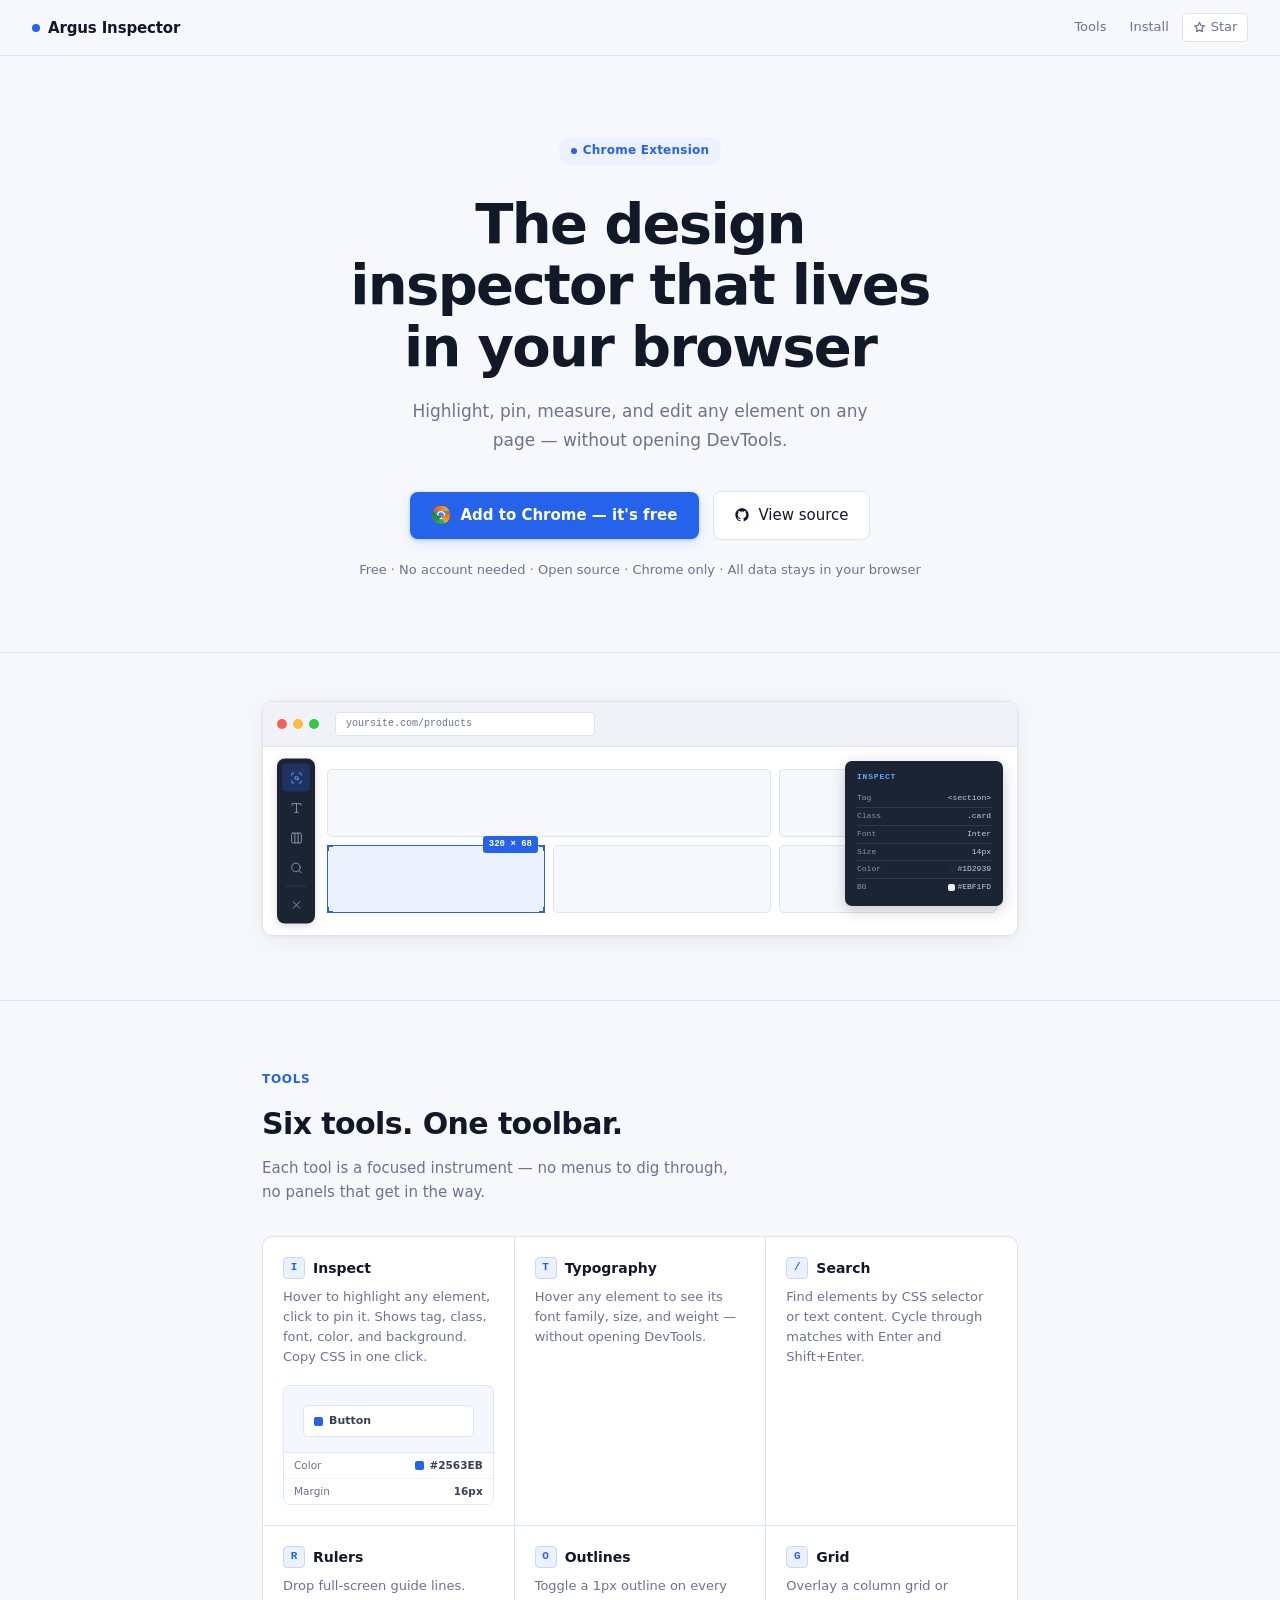
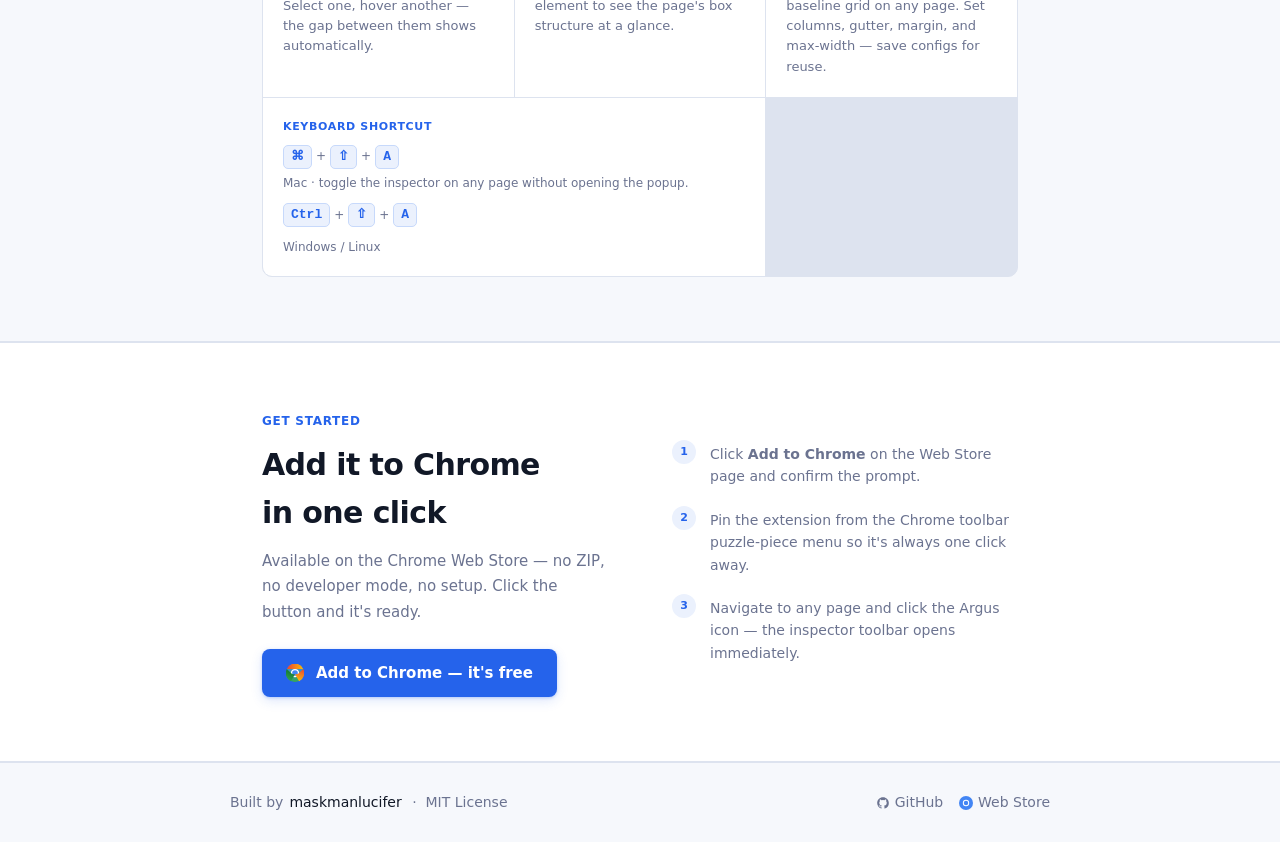
==== commit af5cf377: "v1.4.2: remove zoom/edit from homepage, add Grid tool, gutter diagram in grid panel" ====
--- a/docs/index.html
+++ b/docs/index.html
@@ -4,7 +4,7 @@
   <meta charset="utf-8">
   <meta name="viewport" content="width=device-width, initial-scale=1">
   <title>Argus Inspector — Design Inspector for Chrome</title>
-  <meta name="description" content="A lightweight design inspector that lives in your toolbar. Inspect, measure, and edit any element on any page.">
+  <meta name="description" content="A lightweight design inspector that lives in your toolbar. Inspect, measure, and overlay grids on any page.">
   <link rel="icon" type="image/svg+xml" href="data:image/svg+xml,%3Csvg xmlns='http://www.w3.org/2000/svg' viewBox='0 0 32 32'%3E%3Crect width='32' height='32' rx='7' fill='%232563EB'/%3E%3Ccircle cx='16' cy='16' r='5' fill='none' stroke='%23fff' stroke-width='2'/%3E%3Cpath d='M3 7V5a2 2 0 0 1 2-2h2M27 3h2a2 2 0 0 1 2 2v2M29 25v2a2 2 0 0 1-2 2h-2M7 29H5a2 2 0 0 1-2-2v-2' stroke='%23fff' stroke-width='2' stroke-linecap='round' fill='none'/%3E%3C/svg%3E">
   <style>
     *, *::before, *::after { box-sizing: border-box; margin: 0; padding: 0; }
@@ -754,7 +754,7 @@
           <svg viewBox="0 0 24 24" width="13" height="13" fill="none" stroke="currentColor" stroke-width="1.8" stroke-linecap="round" stroke-linejoin="round"><polyline points="4 7 4 4 20 4 20 7"/><line x1="9" y1="20" x2="15" y2="20"/><line x1="12" y1="4" x2="12" y2="20"/></svg>
         </div>
         <div class="tb-btn">
-          <svg viewBox="0 0 24 24" width="13" height="13" fill="none" stroke="currentColor" stroke-width="1.8" stroke-linecap="round" stroke-linejoin="round"><path d="M12 20h9"/><path d="M16.5 3.5a2.12 2.12 0 0 1 3 3L7 19l-4 1 1-4Z"/></svg>
+          <svg viewBox="0 0 24 24" width="13" height="13" fill="none" stroke="currentColor" stroke-width="1.8" stroke-linecap="round" stroke-linejoin="round"><rect x="3" y="3" width="18" height="18" rx="2"/><line x1="9" y1="3" x2="9" y2="21"/><line x1="15" y1="3" x2="15" y2="21"/></svg>
         </div>
         <div class="tb-btn">
           <svg viewBox="0 0 24 24" width="13" height="13" fill="none" stroke="currentColor" stroke-width="1.8" stroke-linecap="round" stroke-linejoin="round"><circle cx="11" cy="11" r="8"/><path d="m21 21-4.3-4.3"/></svg>
@@ -795,7 +795,7 @@
 <!-- ── Tools ── -->
 <section class="section" id="tools">
   <span class="section-tag">Tools</span>
-  <h2>Seven tools. One toolbar.</h2>
+  <h2>Six tools. One toolbar.</h2>
   <p class="section-desc">Each tool is a focused instrument — no menus to dig through, no panels that get in the way.</p>
 
   <div class="tools-grid">
@@ -828,10 +828,6 @@
       <p class="tool-desc">Hover any element to see its font family, size, and weight — without opening DevTools.</p>
     </div>
     <div class="tool-card">
-      <div class="tool-row"><span class="key">E</span><span class="tool-name">Edit Text</span></div>
-      <p class="tool-desc">Double-click any text to edit it inline. Enter to save, Esc to cancel. Great for copy reviews.</p>
-    </div>
-    <div class="tool-card">
       <div class="tool-row"><span class="key">/</span><span class="tool-name">Search</span></div>
       <p class="tool-desc">Find elements by CSS selector or text content. Cycle through matches with Enter and Shift+Enter.</p>
     </div>
@@ -844,8 +840,8 @@
       <p class="tool-desc">Toggle a 1px outline on every element to see the page's box structure at a glance.</p>
     </div>
     <div class="tool-card">
-      <div class="tool-row"><span class="key">Z</span><span class="tool-name">Zoom</span></div>
-      <p class="tool-desc">Scale the page in or out in 10% steps. Resets cleanly when you switch to another tool.</p>
+      <div class="tool-row"><span class="key">G</span><span class="tool-name">Grid</span></div>
+      <p class="tool-desc">Overlay a column grid or baseline grid on any page. Set columns, gutter, margin, and max-width — save configs for reuse.</p>
     </div>
     <div class="tool-card tool-card--shortcut">
       <p class="shortcut-eyebrow">Keyboard shortcut</p>
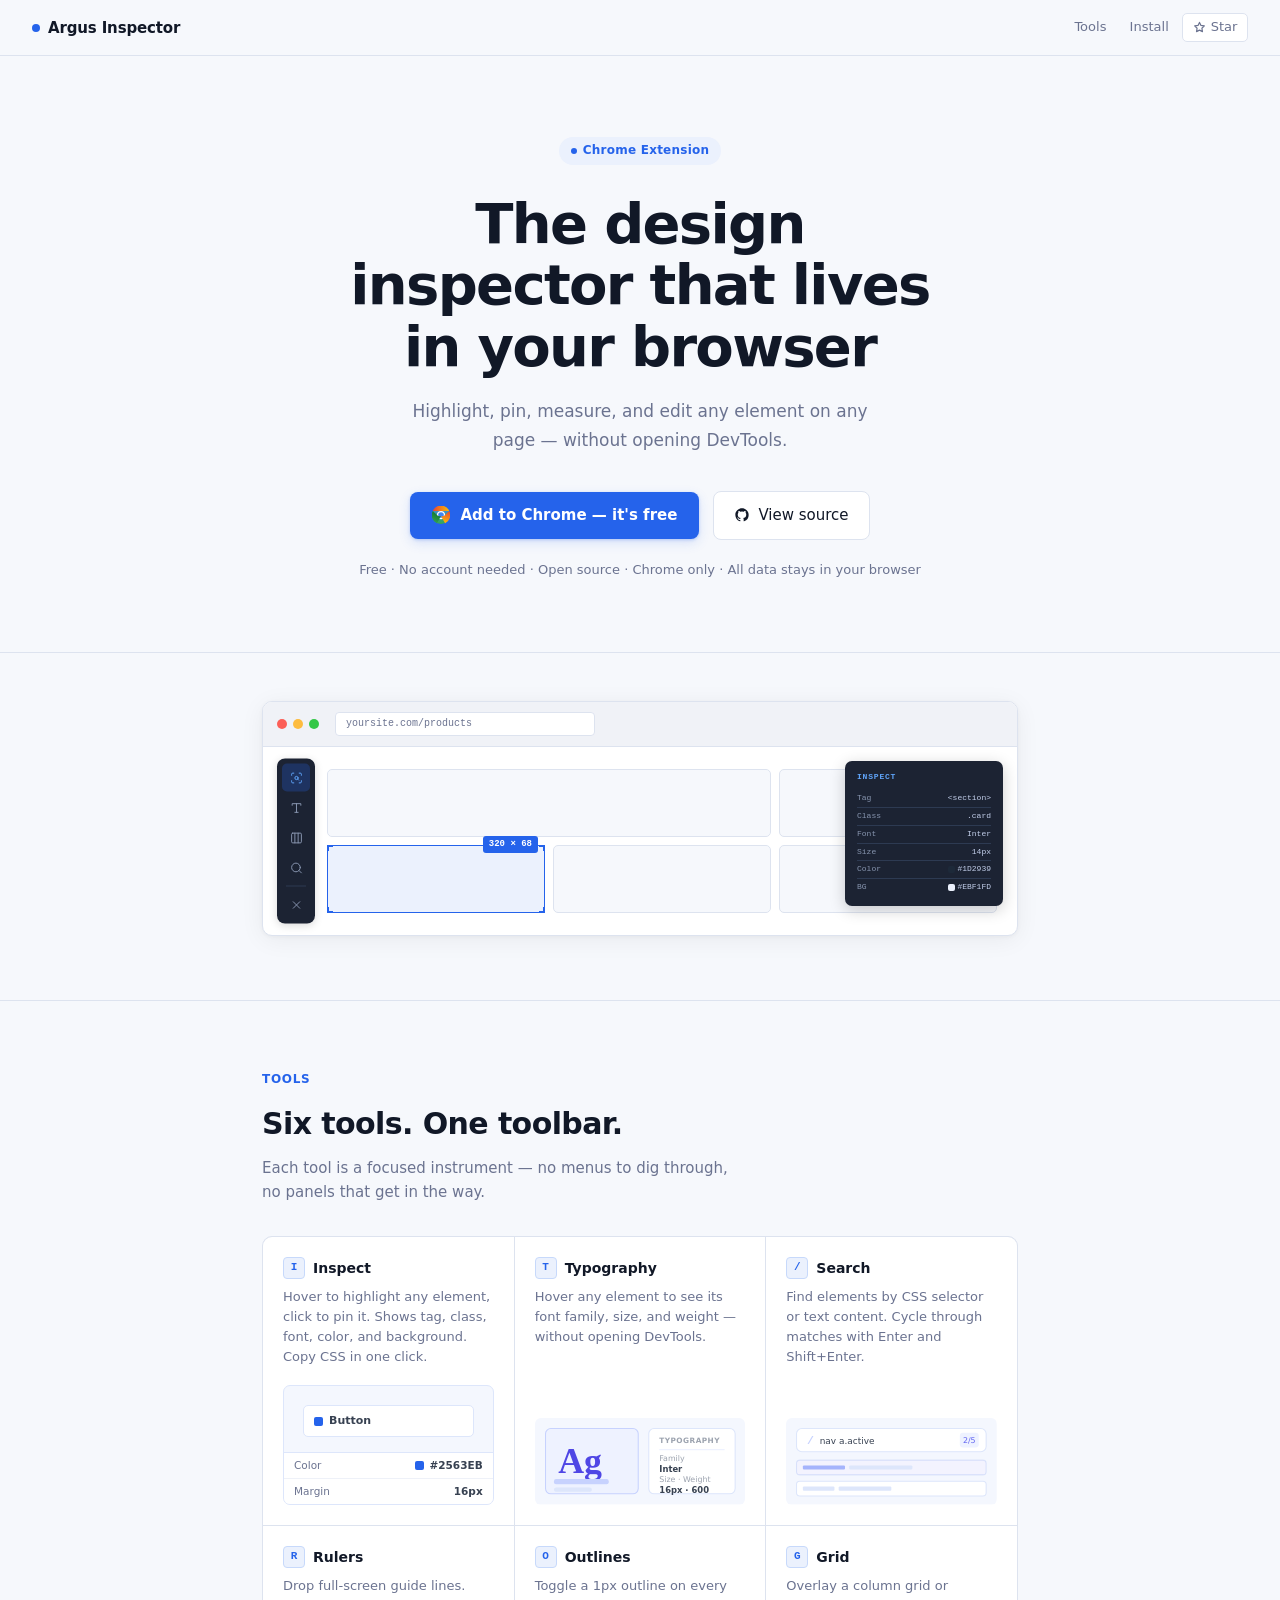
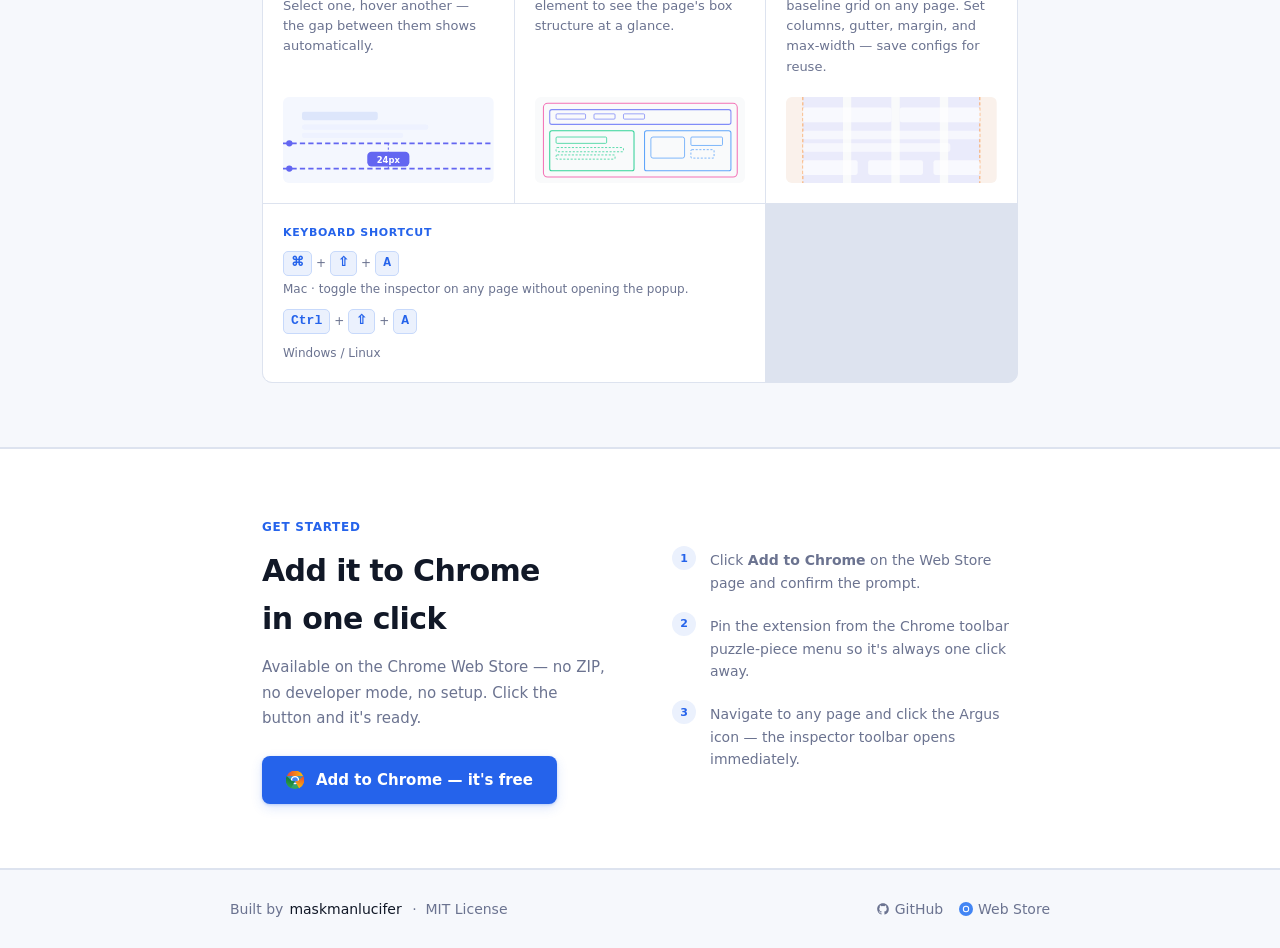
==== commit ba33a18d: "docs: add minimal SVG illustrations to all tool cards" ====
--- a/docs/index.html
+++ b/docs/index.html
@@ -570,6 +570,14 @@
     .inspect-demo:has(.id-margin-row:hover) .id-box {
       border-color: rgba(37,99,235,0.35);
     }
+
+    /* ── Shared card visual ── */
+    .card-vis {
+      margin-top: auto;
+      padding-top: 0.75rem;
+      line-height: 0;
+    }
+    .card-vis svg { width: 100%; height: auto; display: block; border-radius: 6px; overflow: hidden; }
 
     /* ── Install / CWS ── */
     .cws-section {
@@ -826,22 +834,125 @@
     <div class="tool-card">
       <div class="tool-row"><span class="key">T</span><span class="tool-name">Typography</span></div>
       <p class="tool-desc">Hover any element to see its font family, size, and weight — without opening DevTools.</p>
+      <div class="card-vis">
+        <svg viewBox="0 0 200 82" fill="none" xmlns="http://www.w3.org/2000/svg">
+          <rect width="200" height="82" fill="#f4f7fe"/>
+          <!-- text block being inspected -->
+          <rect x="10" y="10" width="88" height="62" rx="5" fill="#EEF2FF" stroke="#C7D2FE" stroke-width="1"/>
+          <text x="22" y="52" font-size="34" font-weight="700" fill="#4F46E5" font-family="Georgia,serif">Ag</text>
+          <rect x="18" y="58" width="52" height="5" rx="2" fill="#C7D2FE"/>
+          <rect x="18" y="66" width="36" height="4" rx="2" fill="#DDE6FB"/>
+          <!-- panel -->
+          <rect x="108" y="10" width="82" height="62" rx="5" fill="#fff" stroke="#DDE6FB" stroke-width="1"/>
+          <text x="118" y="24" font-size="7" font-weight="700" letter-spacing="0.06em" fill="#9CA3AF" font-family="system-ui,sans-serif">TYPOGRAPHY</text>
+          <line x1="118" y1="30" x2="180" y2="30" stroke="#EEF2FF" stroke-width="1"/>
+          <text x="118" y="41" font-size="7.5" fill="#9CA3AF" font-family="system-ui,sans-serif">Family</text>
+          <text x="118" y="51" font-size="8" font-weight="600" fill="#374151" font-family="system-ui,sans-serif">Inter</text>
+          <text x="118" y="61" font-size="7.5" fill="#9CA3AF" font-family="system-ui,sans-serif">Size · Weight</text>
+          <text x="118" y="71" font-size="8" font-weight="600" fill="#374151" font-family="system-ui,sans-serif">16px · 600</text>
+        </svg>
+      </div>
     </div>
     <div class="tool-card">
       <div class="tool-row"><span class="key">/</span><span class="tool-name">Search</span></div>
       <p class="tool-desc">Find elements by CSS selector or text content. Cycle through matches with Enter and Shift+Enter.</p>
+      <div class="card-vis">
+        <svg viewBox="0 0 200 82" fill="none" xmlns="http://www.w3.org/2000/svg">
+          <rect width="200" height="82" fill="#f4f7fe"/>
+          <!-- search bar -->
+          <rect x="10" y="10" width="180" height="22" rx="5" fill="#fff" stroke="#DDE6FB" stroke-width="1"/>
+          <text x="20" y="25" font-size="11" font-weight="700" fill="#C7D2FE" font-family="monospace">/</text>
+          <text x="32" y="25" font-size="8.5" fill="#374151" font-family="system-ui,sans-serif">nav a.active</text>
+          <rect x="165" y="14" width="18" height="14" rx="3" fill="#EEF2FF"/>
+          <text x="174" y="24" font-size="7.5" fill="#6366F1" text-anchor="middle" font-family="system-ui,sans-serif">2/5</text>
+          <!-- result items -->
+          <rect x="10" y="40" width="180" height="14" rx="3" fill="#fff" stroke="#DDE6FB" stroke-width="1"/>
+          <rect x="10" y="40" width="180" height="14" rx="3" fill="rgba(99,102,241,0.08)"/>
+          <rect x="16" y="45" width="40" height="4" rx="1" fill="#A5B4FC"/>
+          <rect x="60" y="45" width="60" height="4" rx="1" fill="#DDE6FB"/>
+          <rect x="10" y="60" width="180" height="14" rx="3" fill="#fff" stroke="#DDE6FB" stroke-width="1"/>
+          <rect x="16" y="65" width="30" height="4" rx="1" fill="#DDE6FB"/>
+          <rect x="50" y="65" width="50" height="4" rx="1" fill="#DDE6FB"/>
+        </svg>
+      </div>
     </div>
     <div class="tool-card">
       <div class="tool-row"><span class="key">R</span><span class="tool-name">Rulers</span></div>
       <p class="tool-desc">Drop full-screen guide lines. Select one, hover another — the gap between them shows automatically.</p>
+      <div class="card-vis">
+        <svg viewBox="0 0 200 82" fill="none" xmlns="http://www.w3.org/2000/svg">
+          <rect width="200" height="82" fill="#f4f7fe"/>
+          <!-- content blocks -->
+          <rect x="18" y="14" width="72" height="8" rx="2" fill="#DDE6FB"/>
+          <rect x="18" y="26" width="120" height="5" rx="2" fill="#EEF2FF"/>
+          <rect x="18" y="34" width="96" height="5" rx="2" fill="#EEF2FF"/>
+          <!-- ruler line 1 -->
+          <line x1="0" y1="44" x2="200" y2="44" stroke="#6366F1" stroke-width="1.5" stroke-dasharray="5 3"/>
+          <circle cx="6" cy="44" r="3" fill="#6366F1"/>
+          <!-- ruler line 2 -->
+          <line x1="0" y1="68" x2="200" y2="68" stroke="#6366F1" stroke-width="1.5" stroke-dasharray="5 3"/>
+          <circle cx="6" cy="68" r="3" fill="#6366F1"/>
+          <!-- connector + badge -->
+          <line x1="100" y1="44" x2="100" y2="56" stroke="#6366F1" stroke-width="1" stroke-dasharray="2 2"/>
+          <line x1="100" y1="68" x2="100" y2="58" stroke="#6366F1" stroke-width="1" stroke-dasharray="2 2"/>
+          <rect x="80" y="52" width="40" height="14" rx="4" fill="#6366F1"/>
+          <text x="100" y="62.5" font-size="8" font-weight="600" fill="#fff" text-anchor="middle" font-family="system-ui,sans-serif">24px</text>
+        </svg>
+      </div>
     </div>
     <div class="tool-card">
       <div class="tool-row"><span class="key">O</span><span class="tool-name">Outlines</span></div>
       <p class="tool-desc">Toggle a 1px outline on every element to see the page's box structure at a glance.</p>
+      <div class="card-vis">
+        <svg viewBox="0 0 200 82" fill="none" xmlns="http://www.w3.org/2000/svg">
+          <rect width="200" height="82" fill="#f9fafb"/>
+          <!-- outer page -->
+          <rect x="8" y="6" width="184" height="70" rx="4" fill="none" stroke="#F472B6" stroke-width="1"/>
+          <!-- nav bar -->
+          <rect x="14" y="12" width="172" height="14" rx="2" fill="none" stroke="#818CF8" stroke-width="1"/>
+          <rect x="20" y="16" width="28" height="5" rx="1" fill="none" stroke="#818CF8" stroke-width="0.75"/>
+          <rect x="56" y="16" width="20" height="5" rx="1" fill="none" stroke="#818CF8" stroke-width="0.75"/>
+          <rect x="84" y="16" width="20" height="5" rx="1" fill="none" stroke="#818CF8" stroke-width="0.75"/>
+          <!-- two columns -->
+          <rect x="14" y="32" width="80" height="38" rx="2" fill="none" stroke="#34D399" stroke-width="1"/>
+          <rect x="104" y="32" width="82" height="38" rx="2" fill="none" stroke="#60A5FA" stroke-width="1"/>
+          <!-- inner content -->
+          <rect x="20" y="38" width="48" height="6" rx="1" fill="none" stroke="#34D399" stroke-width="0.75"/>
+          <rect x="20" y="48" width="64" height="4" rx="1" fill="none" stroke="#34D399" stroke-width="0.75" stroke-dasharray="2 1.5"/>
+          <rect x="20" y="55" width="56" height="4" rx="1" fill="none" stroke="#34D399" stroke-width="0.75" stroke-dasharray="2 1.5"/>
+          <rect x="110" y="38" width="32" height="20" rx="2" fill="none" stroke="#60A5FA" stroke-width="0.75"/>
+          <rect x="148" y="38" width="30" height="8" rx="1" fill="none" stroke="#60A5FA" stroke-width="0.75"/>
+          <rect x="148" y="50" width="22" height="8" rx="1" fill="none" stroke="#60A5FA" stroke-width="0.75" stroke-dasharray="2 1.5"/>
+        </svg>
+      </div>
     </div>
     <div class="tool-card">
       <div class="tool-row"><span class="key">G</span><span class="tool-name">Grid</span></div>
       <p class="tool-desc">Overlay a column grid or baseline grid on any page. Set columns, gutter, margin, and max-width — save configs for reuse.</p>
+      <div class="card-vis">
+        <svg viewBox="0 0 200 82" fill="none" xmlns="http://www.w3.org/2000/svg">
+          <rect width="200" height="82" fill="#f9fafb"/>
+          <!-- margin zones -->
+          <rect x="0" y="0" width="16" height="82" fill="rgba(251,146,60,0.08)"/>
+          <rect x="184" y="0" width="16" height="82" fill="rgba(251,146,60,0.08)"/>
+          <!-- columns (4 cols) -->
+          <rect x="16"  y="0" width="38" height="82" fill="rgba(99,102,241,0.1)"/>
+          <rect x="62"  y="0" width="38" height="82" fill="rgba(99,102,241,0.1)"/>
+          <rect x="108" y="0" width="38" height="82" fill="rgba(99,102,241,0.1)"/>
+          <rect x="154" y="0" width="30" height="82" fill="rgba(99,102,241,0.1)"/>
+          <!-- margin lines -->
+          <line x1="16"  y1="0" x2="16"  y2="82" stroke="#FB923C" stroke-width="0.75" stroke-dasharray="3 2"/>
+          <line x1="184" y1="0" x2="184" y2="82" stroke="#FB923C" stroke-width="0.75" stroke-dasharray="3 2"/>
+          <!-- content blocks -->
+          <rect x="16"  y="10" width="84" height="14" rx="2" fill="white" opacity="0.7"/>
+          <rect x="108" y="10" width="76" height="14" rx="2" fill="white" opacity="0.7"/>
+          <rect x="16"  y="32" width="168" height="8"  rx="2" fill="white" opacity="0.6"/>
+          <rect x="16"  y="44" width="140" height="8"  rx="2" fill="white" opacity="0.6"/>
+          <rect x="16"  y="60" width="52"  height="14" rx="2" fill="white" opacity="0.7"/>
+          <rect x="78"  y="60" width="52"  height="14" rx="2" fill="white" opacity="0.7"/>
+          <rect x="140" y="60" width="44"  height="14" rx="2" fill="white" opacity="0.7"/>
+        </svg>
+      </div>
     </div>
     <div class="tool-card tool-card--shortcut">
       <p class="shortcut-eyebrow">Keyboard shortcut</p>
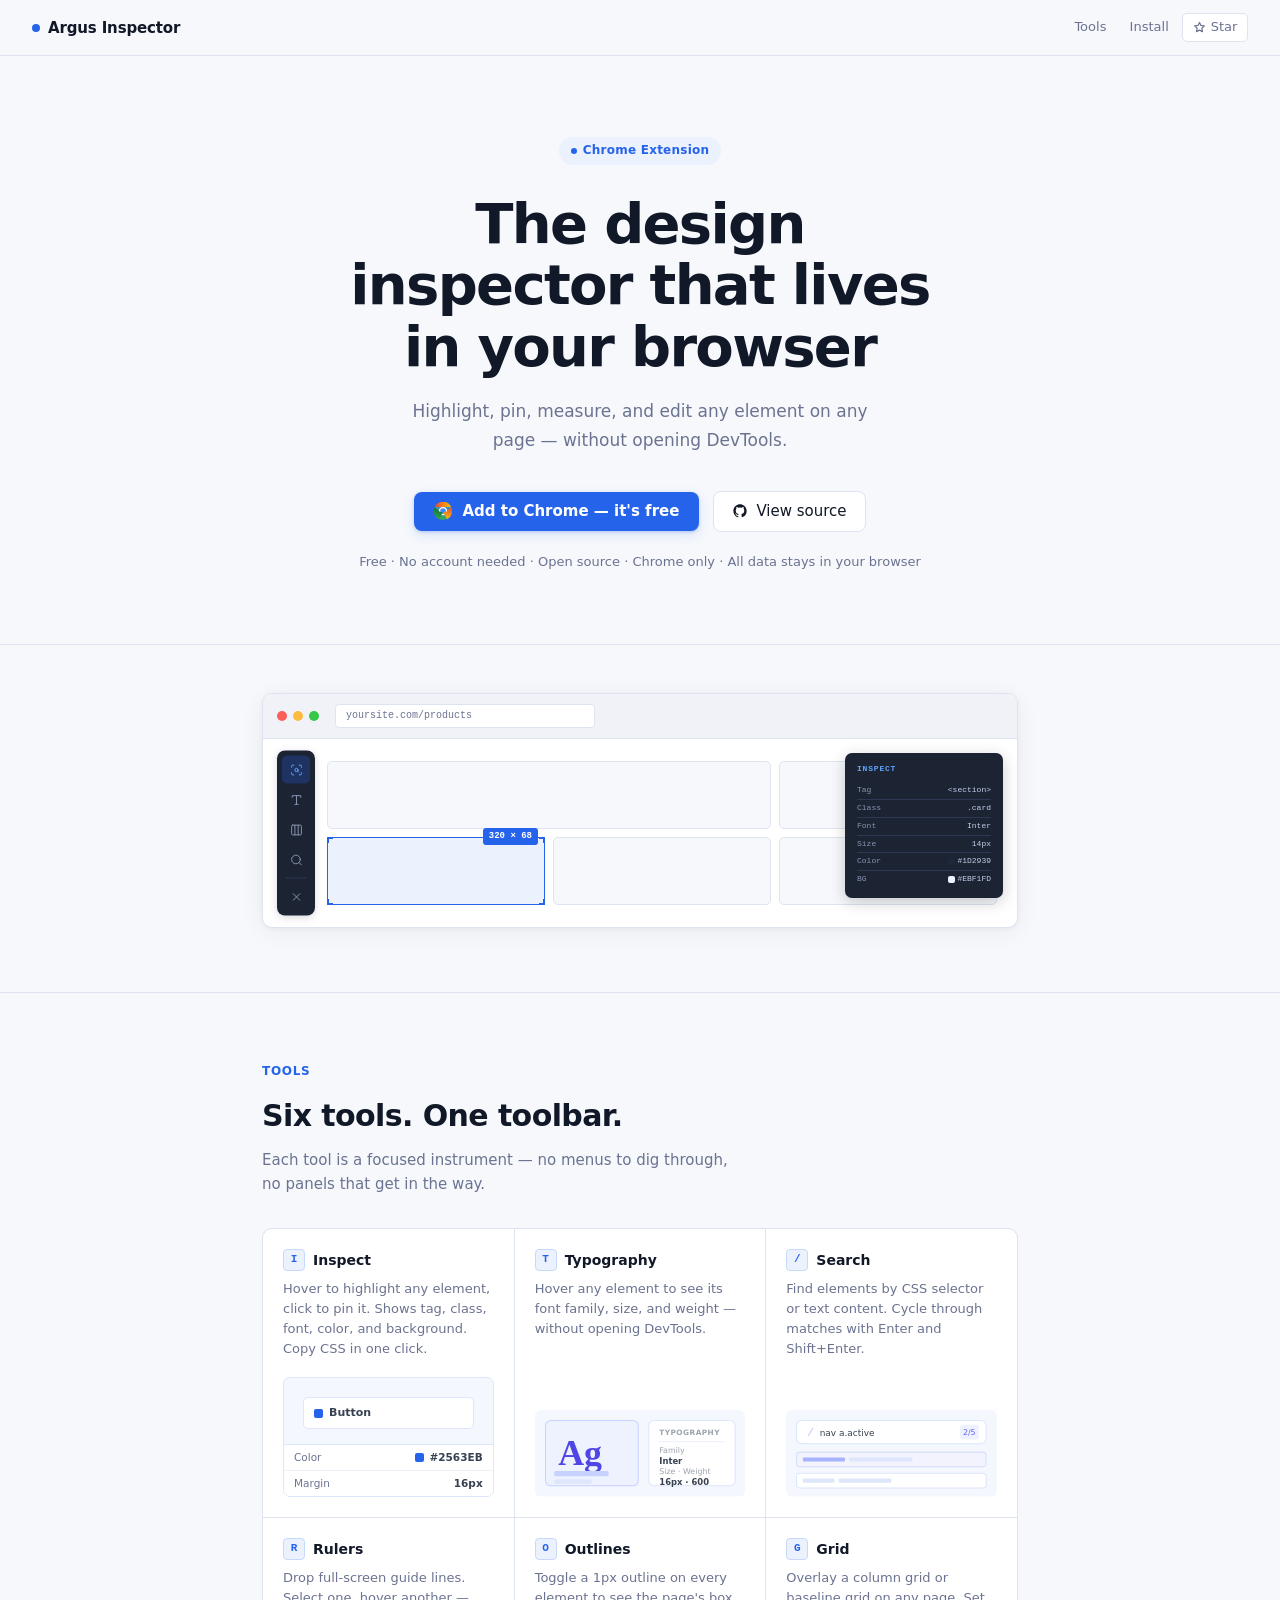
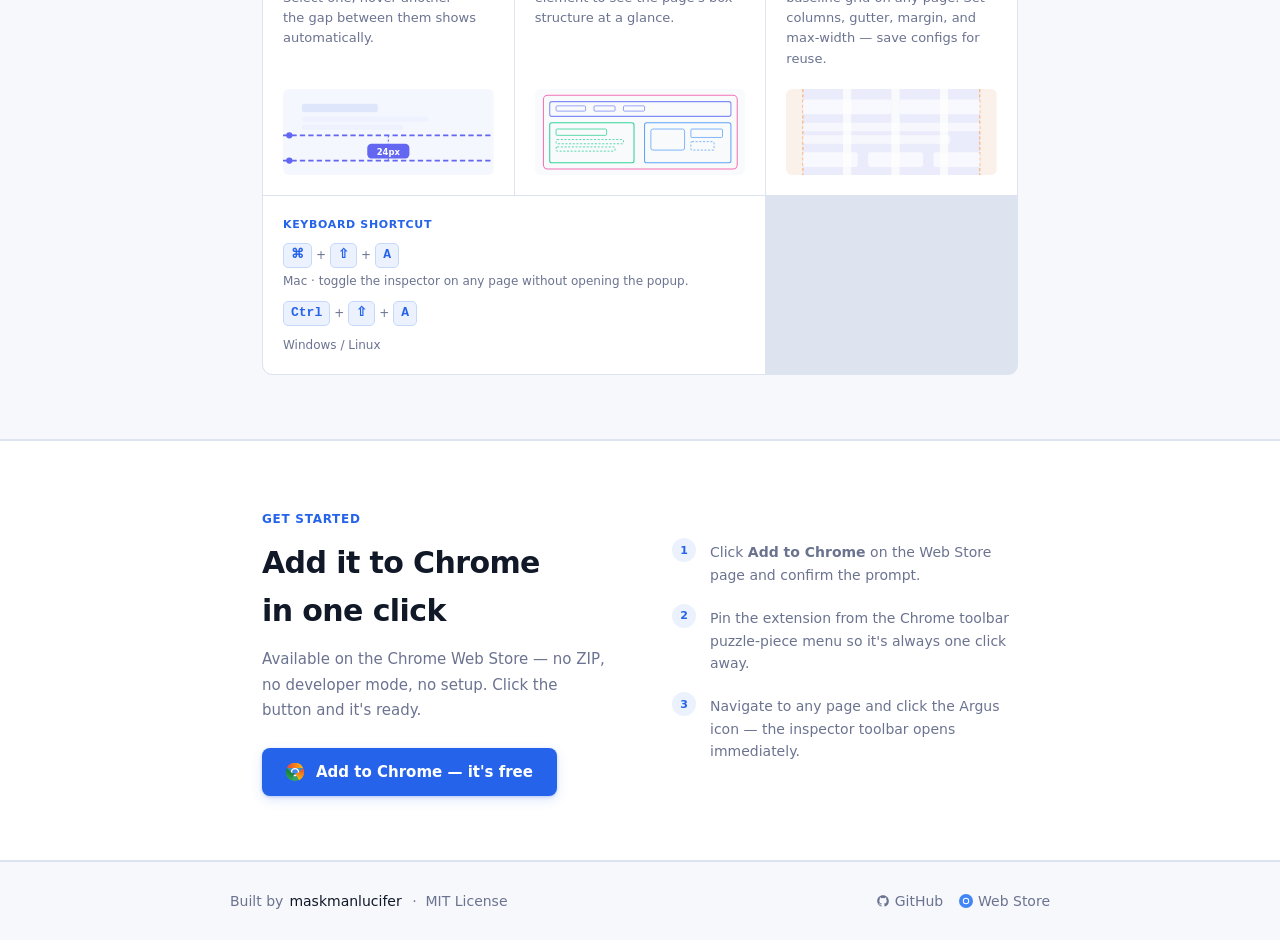
==== commit fc991f6d: "docs: reduce hero CTA button vertical padding" ====
--- a/docs/index.html
+++ b/docs/index.html
@@ -146,7 +146,7 @@
       color: #fff;
       font-size: 0.9375rem;
       font-weight: 600;
-      padding: 0.7rem 1.375rem;
+      padding: 0.45rem 1.25rem;
       border-radius: 8px;
       text-decoration: none;
       transition: background 0.12s, box-shadow 0.12s;
@@ -165,7 +165,7 @@
       color: var(--text);
       font-size: 0.9375rem;
       font-weight: 500;
-      padding: 0.7rem 1.25rem;
+      padding: 0.45rem 1.125rem;
       border-radius: 8px;
       border: 1px solid var(--border);
       text-decoration: none;
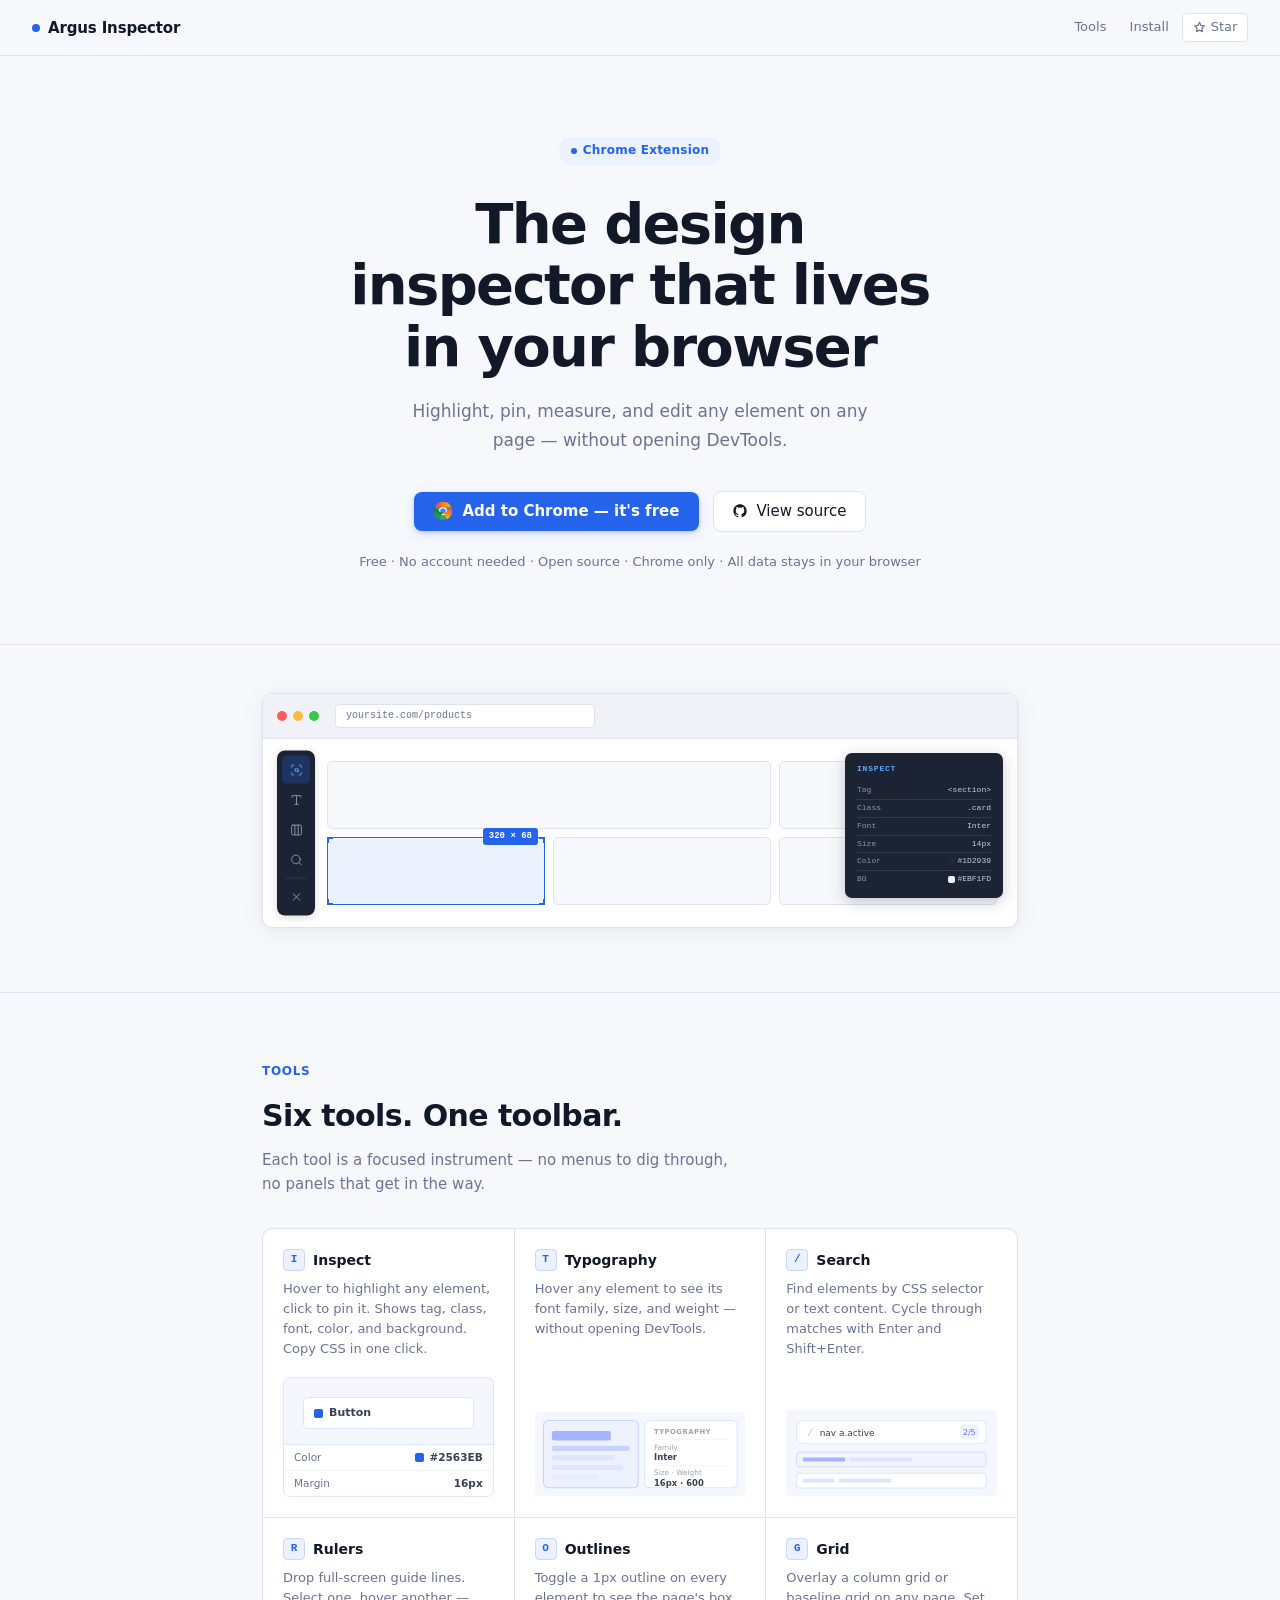
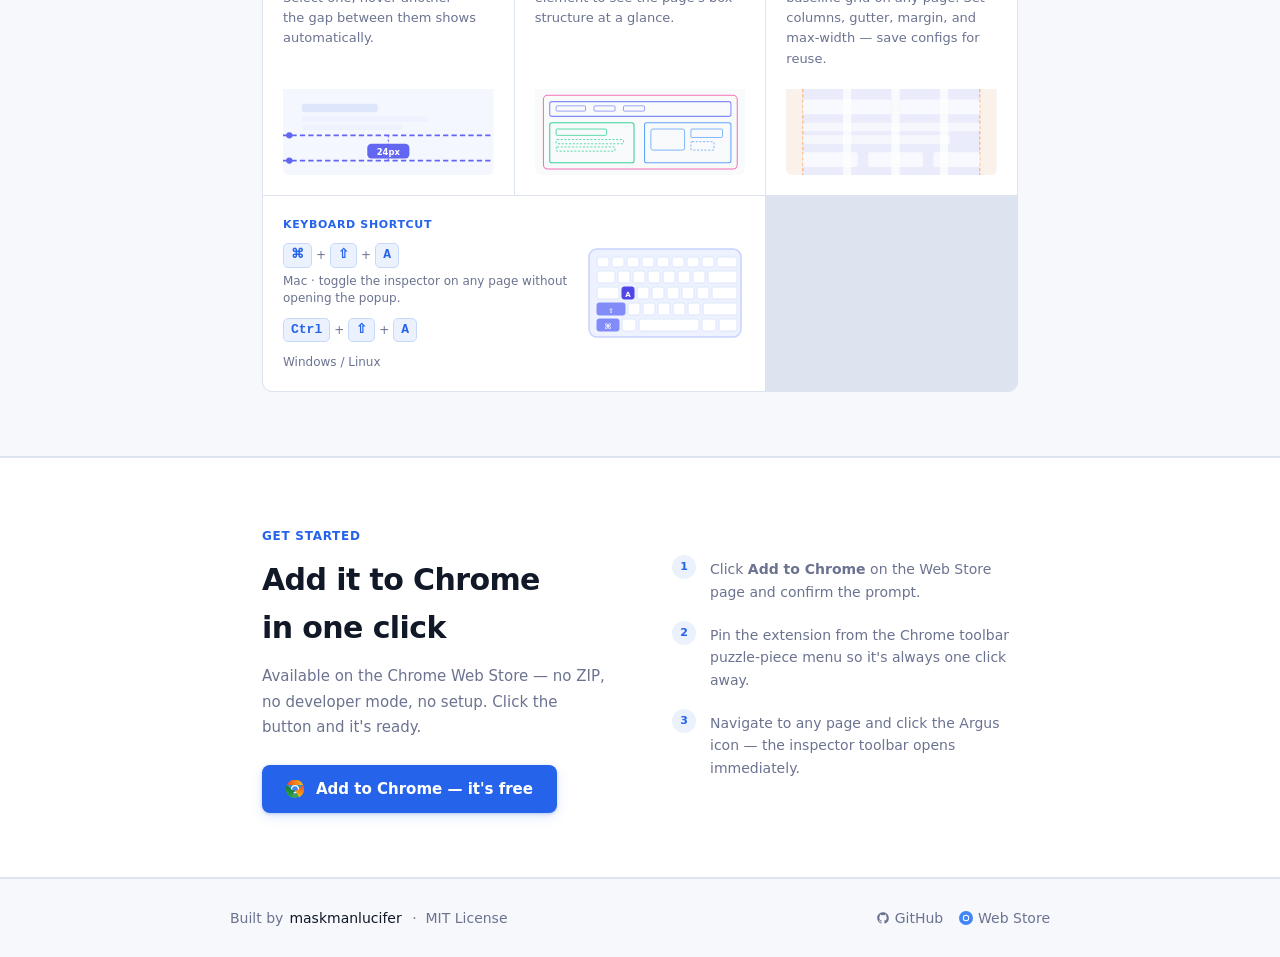
==== commit 3d5a5e23: "docs: fix card-vis overflow clipping, add keyboard illustration to shortcut card" ====
--- a/docs/index.html
+++ b/docs/index.html
@@ -424,7 +424,12 @@
       justify-content: center;
       gap: 0.35rem;
       grid-column: span 2;
-    }
+      flex-direction: row;
+      align-items: center;
+    }
+    .shortcut-text { display: flex; flex-direction: column; gap: 0.35rem; flex: 1; }
+    .shortcut-kbd-vis { flex-shrink: 0; line-height: 0; }
+    .shortcut-kbd-vis svg { display: block; }
     .shortcut-eyebrow {
       font-size: 0.6875rem;
       font-weight: 600;
@@ -576,8 +581,10 @@
       margin-top: auto;
       padding-top: 0.75rem;
       line-height: 0;
-    }
-    .card-vis svg { width: 100%; height: auto; display: block; border-radius: 6px; overflow: hidden; }
+      border-radius: 6px;
+      overflow: hidden;
+    }
+    .card-vis svg { width: 100%; height: auto; display: block; }
 
     /* ── Install / CWS ── */
     .cws-section {
@@ -835,21 +842,26 @@
       <div class="tool-row"><span class="key">T</span><span class="tool-name">Typography</span></div>
       <p class="tool-desc">Hover any element to see its font family, size, and weight — without opening DevTools.</p>
       <div class="card-vis">
-        <svg viewBox="0 0 200 82" fill="none" xmlns="http://www.w3.org/2000/svg">
-          <rect width="200" height="82" fill="#f4f7fe"/>
-          <!-- text block being inspected -->
-          <rect x="10" y="10" width="88" height="62" rx="5" fill="#EEF2FF" stroke="#C7D2FE" stroke-width="1"/>
-          <text x="22" y="52" font-size="34" font-weight="700" fill="#4F46E5" font-family="Georgia,serif">Ag</text>
-          <rect x="18" y="58" width="52" height="5" rx="2" fill="#C7D2FE"/>
-          <rect x="18" y="66" width="36" height="4" rx="2" fill="#DDE6FB"/>
+        <svg viewBox="0 0 200 80" fill="none" xmlns="http://www.w3.org/2000/svg">
+          <rect width="200" height="80" fill="#f4f7fe"/>
+          <!-- hovered element -->
+          <rect x="8" y="8" width="90" height="64" rx="5" fill="#EEF2FF" stroke="#C7D2FE" stroke-width="1"/>
+          <!-- fake heading line -->
+          <rect x="16" y="18" width="56" height="9" rx="2" fill="#A5B4FC"/>
+          <!-- fake body lines -->
+          <rect x="16" y="32" width="74" height="5" rx="2" fill="#C7D2FE"/>
+          <rect x="16" y="41" width="60" height="5" rx="2" fill="#DDE6FB"/>
+          <rect x="16" y="50" width="68" height="5" rx="2" fill="#DDE6FB"/>
+          <rect x="16" y="59" width="44" height="5" rx="2" fill="#E8EDFD"/>
           <!-- panel -->
-          <rect x="108" y="10" width="82" height="62" rx="5" fill="#fff" stroke="#DDE6FB" stroke-width="1"/>
-          <text x="118" y="24" font-size="7" font-weight="700" letter-spacing="0.06em" fill="#9CA3AF" font-family="system-ui,sans-serif">TYPOGRAPHY</text>
-          <line x1="118" y1="30" x2="180" y2="30" stroke="#EEF2FF" stroke-width="1"/>
-          <text x="118" y="41" font-size="7.5" fill="#9CA3AF" font-family="system-ui,sans-serif">Family</text>
-          <text x="118" y="51" font-size="8" font-weight="600" fill="#374151" font-family="system-ui,sans-serif">Inter</text>
-          <text x="118" y="61" font-size="7.5" fill="#9CA3AF" font-family="system-ui,sans-serif">Size · Weight</text>
-          <text x="118" y="71" font-size="8" font-weight="600" fill="#374151" font-family="system-ui,sans-serif">16px · 600</text>
+          <rect x="104" y="8" width="88" height="64" rx="5" fill="#fff" stroke="#DDE6FB" stroke-width="1"/>
+          <text x="113" y="21" font-size="6.5" font-weight="700" letter-spacing="0.07em" fill="#9CA3AF" font-family="system-ui,sans-serif">TYPOGRAPHY</text>
+          <line x1="113" y1="26" x2="184" y2="26" stroke="#F3F4F6" stroke-width="1"/>
+          <text x="113" y="36" font-size="7" fill="#9CA3AF" font-family="system-ui,sans-serif">Family</text>
+          <text x="113" y="46" font-size="8" font-weight="600" fill="#374151" font-family="system-ui,sans-serif">Inter</text>
+          <line x1="113" y1="51" x2="184" y2="51" stroke="#F3F4F6" stroke-width="1"/>
+          <text x="113" y="60" font-size="7" fill="#9CA3AF" font-family="system-ui,sans-serif">Size · Weight</text>
+          <text x="113" y="70" font-size="8" font-weight="600" fill="#374151" font-family="system-ui,sans-serif">16px · 600</text>
         </svg>
       </div>
     </div>
@@ -955,15 +967,72 @@
       </div>
     </div>
     <div class="tool-card tool-card--shortcut">
-      <p class="shortcut-eyebrow">Keyboard shortcut</p>
-      <div class="shortcut-keys">
-        <span class="sk-chip">⌘</span><span class="sk-sep">+</span><span class="sk-chip">⇧</span><span class="sk-sep">+</span><span class="sk-chip">A</span>
-      </div>
-      <p class="shortcut-sub">Mac · toggle the inspector on any page without opening the popup.</p>
-      <div class="shortcut-keys shortcut-keys--win">
-        <span class="sk-chip">Ctrl</span><span class="sk-sep">+</span><span class="sk-chip">⇧</span><span class="sk-sep">+</span><span class="sk-chip">A</span>
-      </div>
-      <p class="shortcut-sub shortcut-sub--win">Windows / Linux</p>
+      <div class="shortcut-text">
+        <p class="shortcut-eyebrow">Keyboard shortcut</p>
+        <div class="shortcut-keys">
+          <span class="sk-chip">⌘</span><span class="sk-sep">+</span><span class="sk-chip">⇧</span><span class="sk-sep">+</span><span class="sk-chip">A</span>
+        </div>
+        <p class="shortcut-sub">Mac · toggle the inspector on any page without opening the popup.</p>
+        <div class="shortcut-keys shortcut-keys--win">
+          <span class="sk-chip">Ctrl</span><span class="sk-sep">+</span><span class="sk-chip">⇧</span><span class="sk-sep">+</span><span class="sk-chip">A</span>
+        </div>
+        <p class="shortcut-sub shortcut-sub--win">Windows / Linux</p>
+      </div>
+      <div class="shortcut-kbd-vis" aria-hidden="true">
+        <svg width="160" height="96" viewBox="0 0 160 96" fill="none" xmlns="http://www.w3.org/2000/svg">
+          <!-- keyboard body -->
+          <rect x="4" y="4" width="152" height="88" rx="8" fill="#EEF2FF" stroke="#C7D2FE" stroke-width="1.5"/>
+          <!-- row 1: number row (small blocks) -->
+          <rect x="12" y="12" width="12" height="10" rx="2" fill="#fff" stroke="#DDE6FB" stroke-width="1"/>
+          <rect x="27" y="12" width="12" height="10" rx="2" fill="#fff" stroke="#DDE6FB" stroke-width="1"/>
+          <rect x="42" y="12" width="12" height="10" rx="2" fill="#fff" stroke="#DDE6FB" stroke-width="1"/>
+          <rect x="57" y="12" width="12" height="10" rx="2" fill="#fff" stroke="#DDE6FB" stroke-width="1"/>
+          <rect x="72" y="12" width="12" height="10" rx="2" fill="#fff" stroke="#DDE6FB" stroke-width="1"/>
+          <rect x="87" y="12" width="12" height="10" rx="2" fill="#fff" stroke="#DDE6FB" stroke-width="1"/>
+          <rect x="102" y="12" width="12" height="10" rx="2" fill="#fff" stroke="#DDE6FB" stroke-width="1"/>
+          <rect x="117" y="12" width="12" height="10" rx="2" fill="#fff" stroke="#DDE6FB" stroke-width="1"/>
+          <rect x="132" y="12" width="20" height="10" rx="2" fill="#fff" stroke="#DDE6FB" stroke-width="1"/>
+          <!-- row 2: QWERTY -->
+          <rect x="12" y="26" width="18" height="12" rx="2" fill="#fff" stroke="#DDE6FB" stroke-width="1"/>
+          <rect x="33" y="26" width="12" height="12" rx="2" fill="#fff" stroke="#DDE6FB" stroke-width="1"/>
+          <rect x="48" y="26" width="12" height="12" rx="2" fill="#fff" stroke="#DDE6FB" stroke-width="1"/>
+          <rect x="63" y="26" width="12" height="12" rx="2" fill="#fff" stroke="#DDE6FB" stroke-width="1"/>
+          <rect x="78" y="26" width="12" height="12" rx="2" fill="#fff" stroke="#DDE6FB" stroke-width="1"/>
+          <rect x="93" y="26" width="12" height="12" rx="2" fill="#fff" stroke="#DDE6FB" stroke-width="1"/>
+          <rect x="108" y="26" width="12" height="12" rx="2" fill="#fff" stroke="#DDE6FB" stroke-width="1"/>
+          <rect x="123" y="26" width="29" height="12" rx="2" fill="#fff" stroke="#DDE6FB" stroke-width="1"/>
+          <!-- row 3 -->
+          <rect x="12" y="42" width="22" height="12" rx="2" fill="#fff" stroke="#DDE6FB" stroke-width="1"/>
+          <!-- A key — highlighted -->
+          <rect x="37" y="42" width="12" height="12" rx="2" fill="#4F46E5" stroke="#4F46E5" stroke-width="1"/>
+          <text x="43" y="52" font-size="7" font-weight="700" fill="#fff" text-anchor="middle" font-family="system-ui,sans-serif">A</text>
+          <rect x="52" y="42" width="12" height="12" rx="2" fill="#fff" stroke="#DDE6FB" stroke-width="1"/>
+          <rect x="67" y="42" width="12" height="12" rx="2" fill="#fff" stroke="#DDE6FB" stroke-width="1"/>
+          <rect x="82" y="42" width="12" height="12" rx="2" fill="#fff" stroke="#DDE6FB" stroke-width="1"/>
+          <rect x="97" y="42" width="12" height="12" rx="2" fill="#fff" stroke="#DDE6FB" stroke-width="1"/>
+          <rect x="112" y="42" width="12" height="12" rx="2" fill="#fff" stroke="#DDE6FB" stroke-width="1"/>
+          <rect x="127" y="42" width="25" height="12" rx="2" fill="#fff" stroke="#DDE6FB" stroke-width="1"/>
+          <!-- row 4: shift row -->
+          <!-- Shift key — highlighted -->
+          <rect x="12" y="58" width="28" height="12" rx="2" fill="#818CF8" stroke="#818CF8" stroke-width="1"/>
+          <text x="26" y="68" font-size="6.5" font-weight="700" fill="#fff" text-anchor="middle" font-family="system-ui,sans-serif">⇧</text>
+          <rect x="43" y="58" width="12" height="12" rx="2" fill="#fff" stroke="#DDE6FB" stroke-width="1"/>
+          <rect x="58" y="58" width="12" height="12" rx="2" fill="#fff" stroke="#DDE6FB" stroke-width="1"/>
+          <rect x="73" y="58" width="12" height="12" rx="2" fill="#fff" stroke="#DDE6FB" stroke-width="1"/>
+          <rect x="88" y="58" width="12" height="12" rx="2" fill="#fff" stroke="#DDE6FB" stroke-width="1"/>
+          <rect x="103" y="58" width="12" height="12" rx="2" fill="#fff" stroke="#DDE6FB" stroke-width="1"/>
+          <rect x="118" y="58" width="34" height="12" rx="2" fill="#fff" stroke="#DDE6FB" stroke-width="1"/>
+          <!-- row 5: bottom row -->
+          <!-- Cmd key — highlighted -->
+          <rect x="12" y="74" width="22" height="12" rx="2" fill="#818CF8" stroke="#818CF8" stroke-width="1"/>
+          <text x="23" y="84" font-size="7.5" font-weight="600" fill="#fff" text-anchor="middle" font-family="system-ui,sans-serif">⌘</text>
+          <rect x="37" y="74" width="14" height="12" rx="2" fill="#fff" stroke="#DDE6FB" stroke-width="1"/>
+          <!-- spacebar -->
+          <rect x="54" y="74" width="60" height="12" rx="2" fill="#fff" stroke="#DDE6FB" stroke-width="1"/>
+          <rect x="117" y="74" width="14" height="12" rx="2" fill="#fff" stroke="#DDE6FB" stroke-width="1"/>
+          <rect x="134" y="74" width="18" height="12" rx="2" fill="#fff" stroke="#DDE6FB" stroke-width="1"/>
+        </svg>
+      </div>
     </div>
   </div>
 </section>
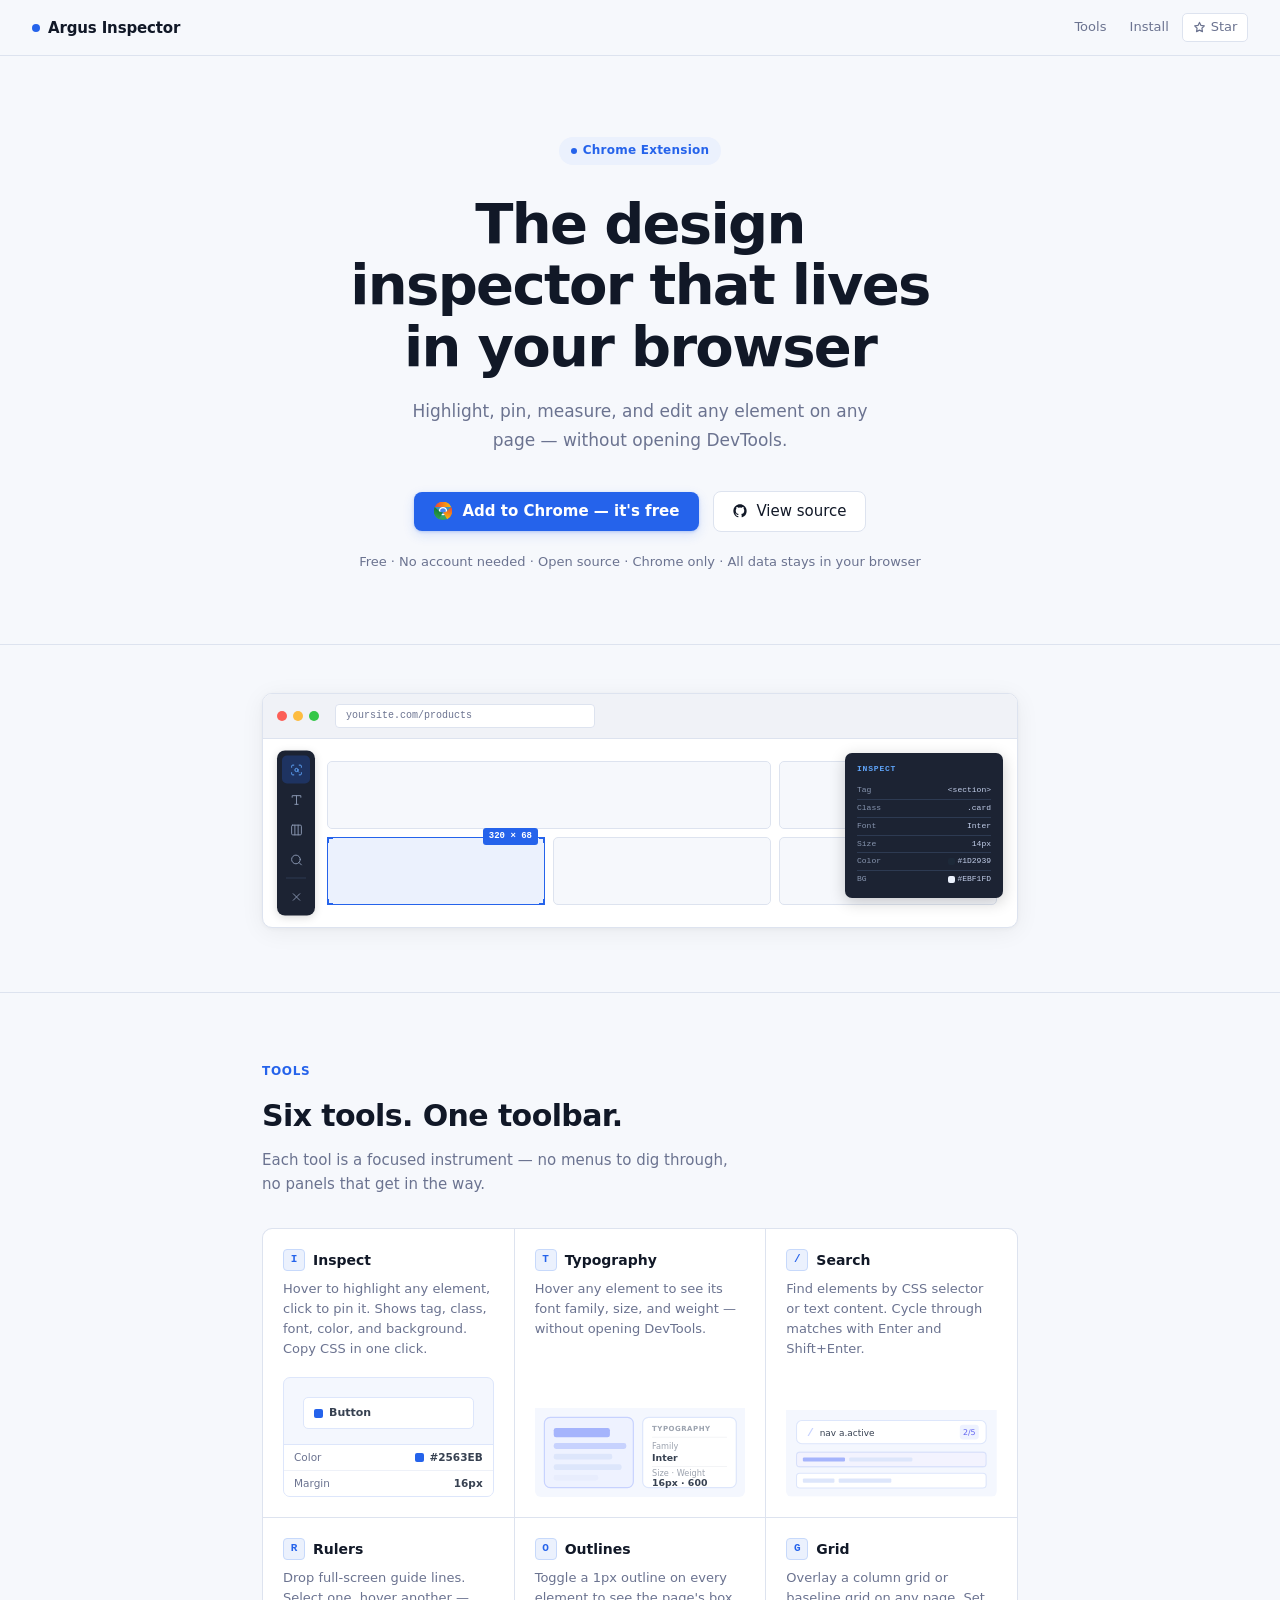
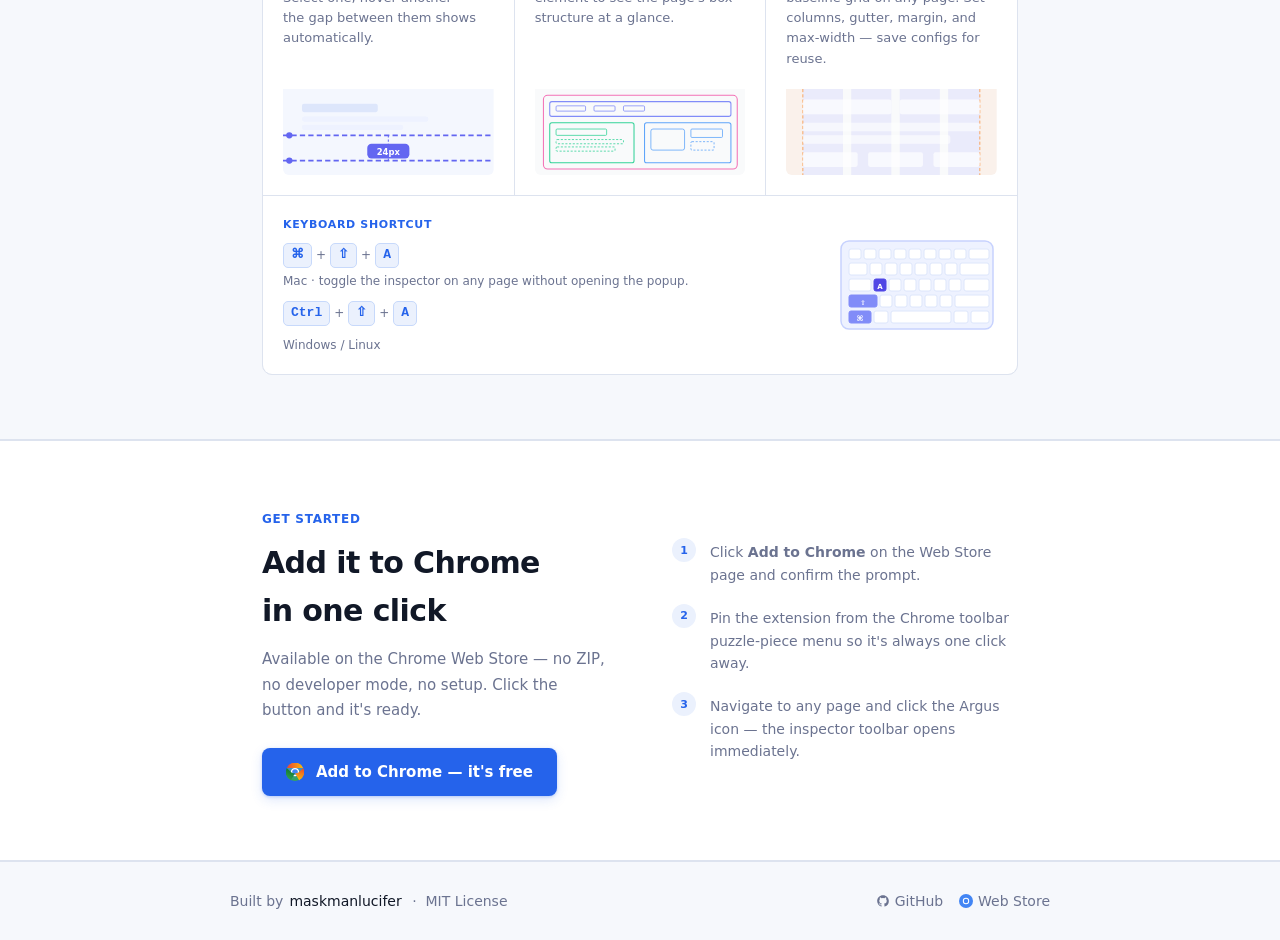
==== commit de7d0acd: "docs: shortcut card full-width, fix typography SVG padding" ====
--- a/docs/index.html
+++ b/docs/index.html
@@ -423,7 +423,7 @@
       background: var(--surface);
       justify-content: center;
       gap: 0.35rem;
-      grid-column: span 2;
+      grid-column: 1 / -1;
       flex-direction: row;
       align-items: center;
     }
@@ -842,26 +842,24 @@
       <div class="tool-row"><span class="key">T</span><span class="tool-name">Typography</span></div>
       <p class="tool-desc">Hover any element to see its font family, size, and weight — without opening DevTools.</p>
       <div class="card-vis">
-        <svg viewBox="0 0 200 80" fill="none" xmlns="http://www.w3.org/2000/svg">
-          <rect width="200" height="80" fill="#f4f7fe"/>
+        <svg viewBox="0 0 180 76" fill="none" xmlns="http://www.w3.org/2000/svg">
+          <rect width="180" height="76" fill="#f4f7fe"/>
           <!-- hovered element -->
-          <rect x="8" y="8" width="90" height="64" rx="5" fill="#EEF2FF" stroke="#C7D2FE" stroke-width="1"/>
-          <!-- fake heading line -->
-          <rect x="16" y="18" width="56" height="9" rx="2" fill="#A5B4FC"/>
-          <!-- fake body lines -->
-          <rect x="16" y="32" width="74" height="5" rx="2" fill="#C7D2FE"/>
-          <rect x="16" y="41" width="60" height="5" rx="2" fill="#DDE6FB"/>
-          <rect x="16" y="50" width="68" height="5" rx="2" fill="#DDE6FB"/>
-          <rect x="16" y="59" width="44" height="5" rx="2" fill="#E8EDFD"/>
+          <rect x="8" y="8" width="76" height="60" rx="5" fill="#EEF2FF" stroke="#C7D2FE" stroke-width="1"/>
+          <rect x="16" y="17" width="48" height="8" rx="2" fill="#A5B4FC"/>
+          <rect x="16" y="30" width="62" height="5" rx="2" fill="#C7D2FE"/>
+          <rect x="16" y="39" width="50" height="5" rx="2" fill="#DDE6FB"/>
+          <rect x="16" y="48" width="58" height="5" rx="2" fill="#DDE6FB"/>
+          <rect x="16" y="57" width="38" height="5" rx="2" fill="#E8EDFD"/>
           <!-- panel -->
-          <rect x="104" y="8" width="88" height="64" rx="5" fill="#fff" stroke="#DDE6FB" stroke-width="1"/>
-          <text x="113" y="21" font-size="6.5" font-weight="700" letter-spacing="0.07em" fill="#9CA3AF" font-family="system-ui,sans-serif">TYPOGRAPHY</text>
-          <line x1="113" y1="26" x2="184" y2="26" stroke="#F3F4F6" stroke-width="1"/>
-          <text x="113" y="36" font-size="7" fill="#9CA3AF" font-family="system-ui,sans-serif">Family</text>
-          <text x="113" y="46" font-size="8" font-weight="600" fill="#374151" font-family="system-ui,sans-serif">Inter</text>
-          <line x1="113" y1="51" x2="184" y2="51" stroke="#F3F4F6" stroke-width="1"/>
-          <text x="113" y="60" font-size="7" fill="#9CA3AF" font-family="system-ui,sans-serif">Size · Weight</text>
-          <text x="113" y="70" font-size="8" font-weight="600" fill="#374151" font-family="system-ui,sans-serif">16px · 600</text>
+          <rect x="92" y="8" width="80" height="60" rx="5" fill="#fff" stroke="#DDE6FB" stroke-width="1"/>
+          <text x="100" y="20" font-size="6" font-weight="700" letter-spacing="0.07em" fill="#9CA3AF" font-family="system-ui,sans-serif">TYPOGRAPHY</text>
+          <line x1="100" y1="25" x2="164" y2="25" stroke="#F3F4F6" stroke-width="1"/>
+          <text x="100" y="35" font-size="7" fill="#9CA3AF" font-family="system-ui,sans-serif">Family</text>
+          <text x="100" y="45" font-size="8" font-weight="600" fill="#374151" font-family="system-ui,sans-serif">Inter</text>
+          <line x1="100" y1="50" x2="164" y2="50" stroke="#F3F4F6" stroke-width="1"/>
+          <text x="100" y="58" font-size="7" fill="#9CA3AF" font-family="system-ui,sans-serif">Size · Weight</text>
+          <text x="100" y="67" font-size="8" font-weight="600" fill="#374151" font-family="system-ui,sans-serif">16px · 600</text>
         </svg>
       </div>
     </div>
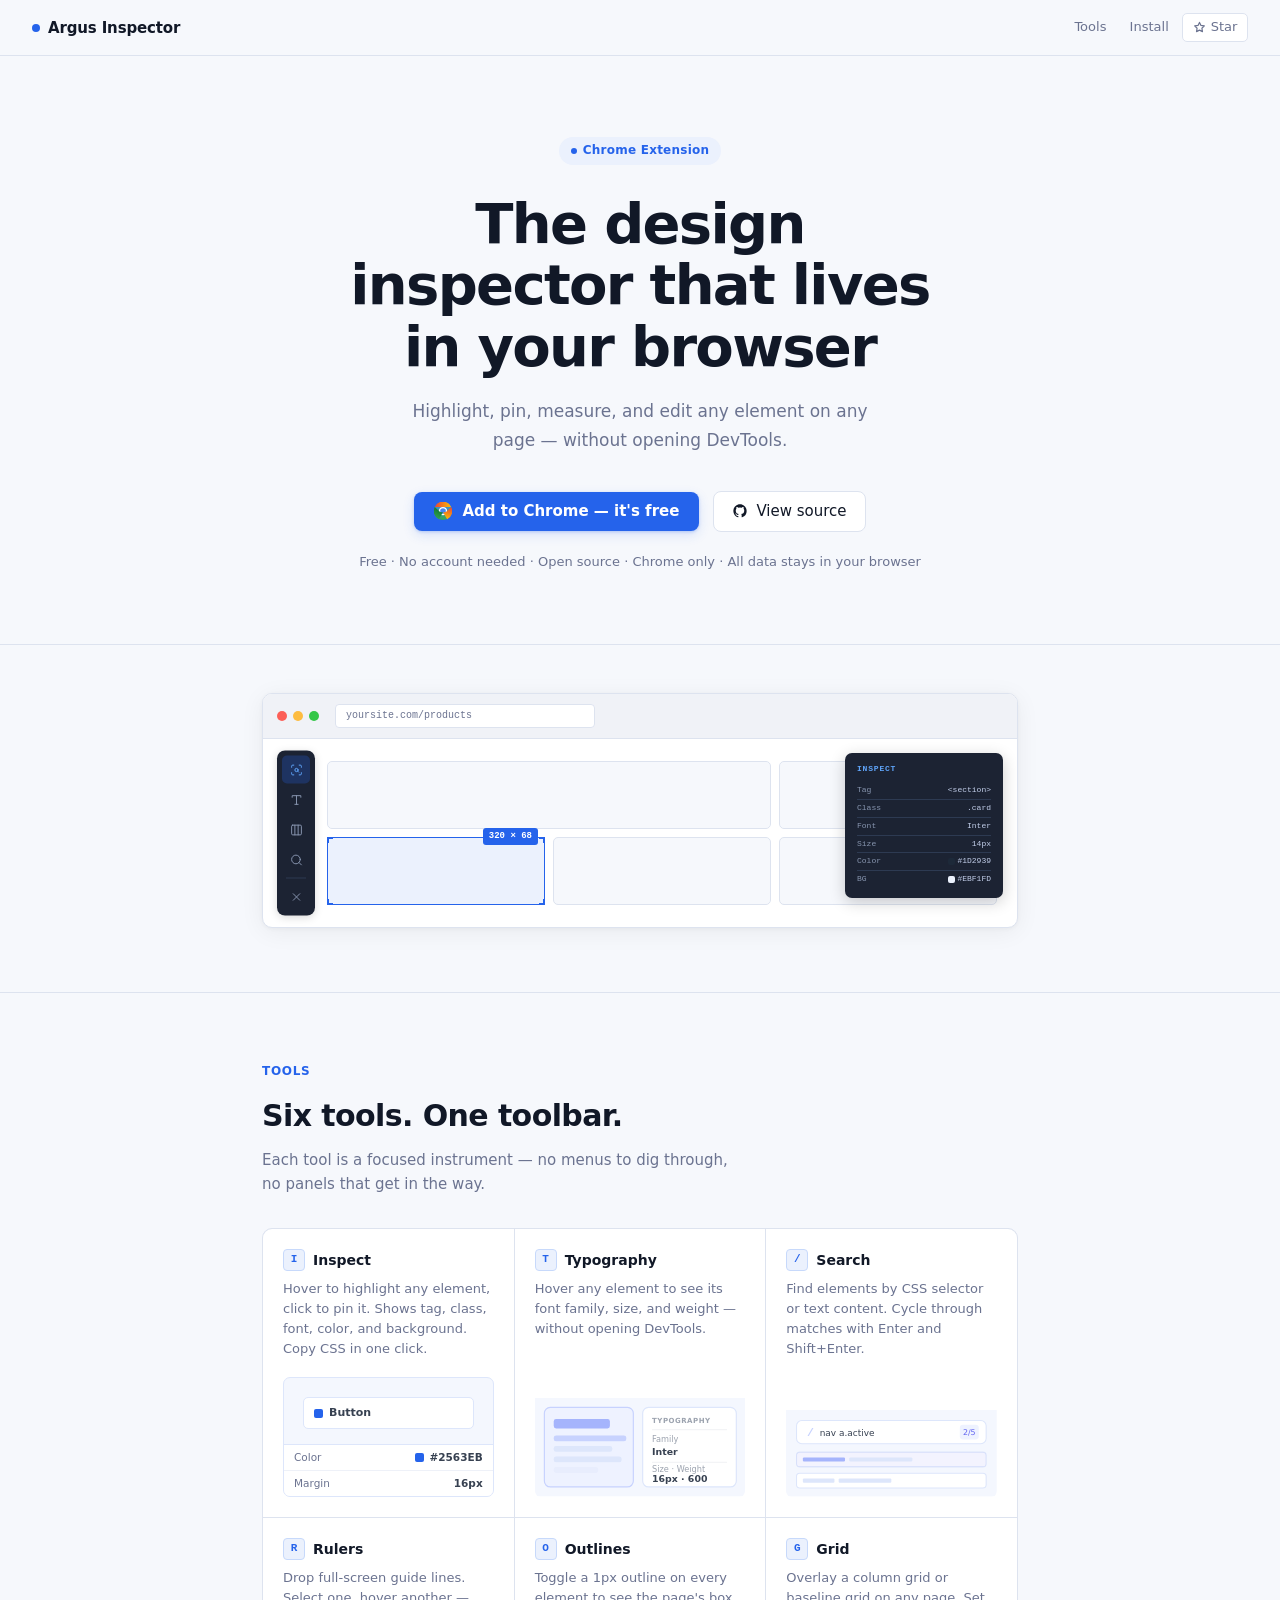
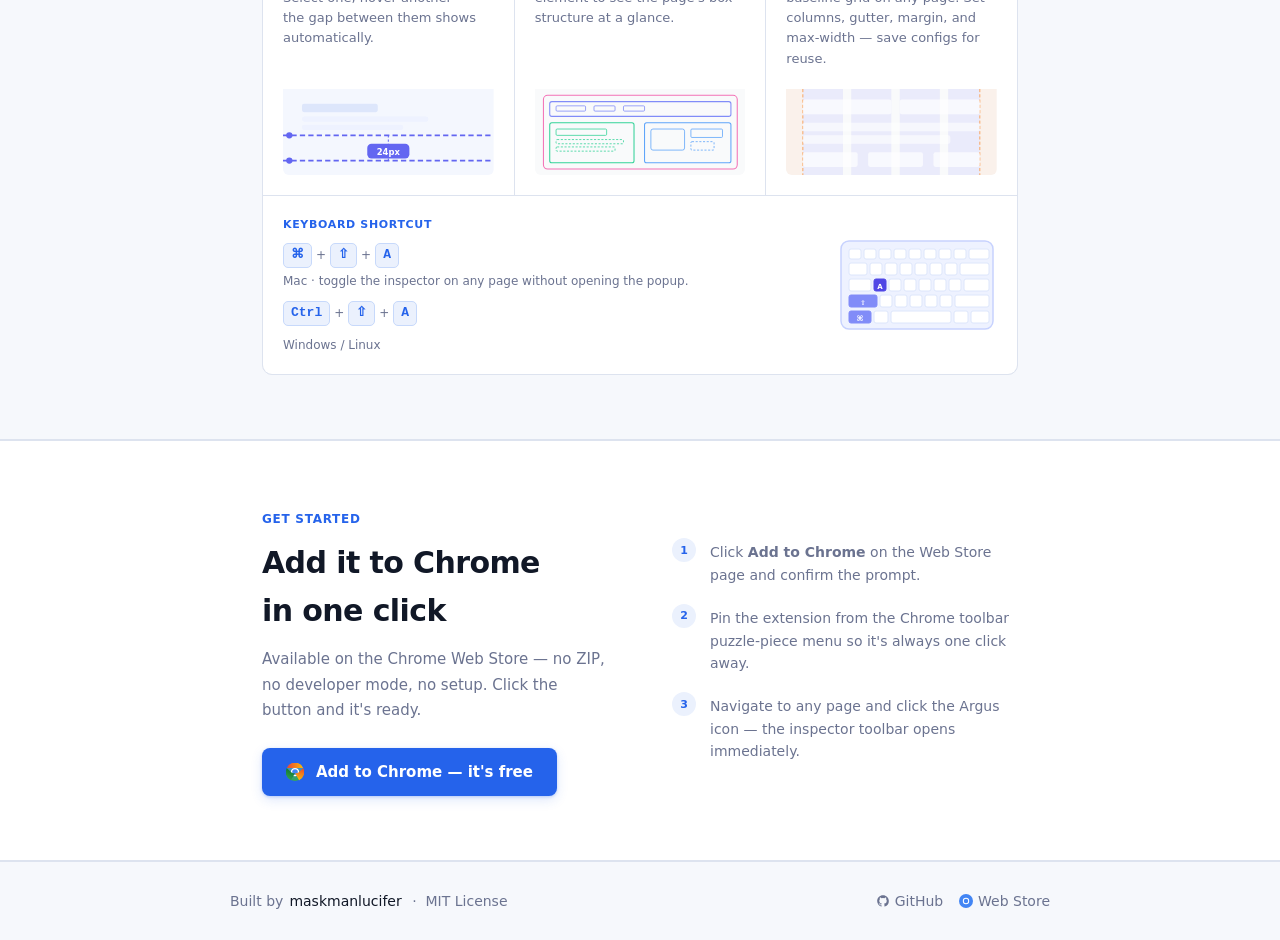
==== commit 513c8466: "v1.4.2: fix typography SVG overflow, remove zoom/edit tools, docs polish" ====
--- a/docs/index.html
+++ b/docs/index.html
@@ -842,24 +842,24 @@
       <div class="tool-row"><span class="key">T</span><span class="tool-name">Typography</span></div>
       <p class="tool-desc">Hover any element to see its font family, size, and weight — without opening DevTools.</p>
       <div class="card-vis">
-        <svg viewBox="0 0 180 76" fill="none" xmlns="http://www.w3.org/2000/svg">
-          <rect width="180" height="76" fill="#f4f7fe"/>
+        <svg viewBox="0 0 180 84" fill="none" xmlns="http://www.w3.org/2000/svg">
+          <rect width="180" height="84" fill="#f4f7fe"/>
           <!-- hovered element -->
-          <rect x="8" y="8" width="76" height="60" rx="5" fill="#EEF2FF" stroke="#C7D2FE" stroke-width="1"/>
-          <rect x="16" y="17" width="48" height="8" rx="2" fill="#A5B4FC"/>
-          <rect x="16" y="30" width="62" height="5" rx="2" fill="#C7D2FE"/>
-          <rect x="16" y="39" width="50" height="5" rx="2" fill="#DDE6FB"/>
-          <rect x="16" y="48" width="58" height="5" rx="2" fill="#DDE6FB"/>
-          <rect x="16" y="57" width="38" height="5" rx="2" fill="#E8EDFD"/>
+          <rect x="8" y="8" width="76" height="68" rx="5" fill="#EEF2FF" stroke="#C7D2FE" stroke-width="1"/>
+          <rect x="16" y="18" width="48" height="8" rx="2" fill="#A5B4FC"/>
+          <rect x="16" y="32" width="62" height="5" rx="2" fill="#C7D2FE"/>
+          <rect x="16" y="41" width="50" height="5" rx="2" fill="#DDE6FB"/>
+          <rect x="16" y="50" width="58" height="5" rx="2" fill="#DDE6FB"/>
+          <rect x="16" y="59" width="38" height="5" rx="2" fill="#E8EDFD"/>
           <!-- panel -->
-          <rect x="92" y="8" width="80" height="60" rx="5" fill="#fff" stroke="#DDE6FB" stroke-width="1"/>
-          <text x="100" y="20" font-size="6" font-weight="700" letter-spacing="0.07em" fill="#9CA3AF" font-family="system-ui,sans-serif">TYPOGRAPHY</text>
-          <line x1="100" y1="25" x2="164" y2="25" stroke="#F3F4F6" stroke-width="1"/>
-          <text x="100" y="35" font-size="7" fill="#9CA3AF" font-family="system-ui,sans-serif">Family</text>
-          <text x="100" y="45" font-size="8" font-weight="600" fill="#374151" font-family="system-ui,sans-serif">Inter</text>
-          <line x1="100" y1="50" x2="164" y2="50" stroke="#F3F4F6" stroke-width="1"/>
-          <text x="100" y="58" font-size="7" fill="#9CA3AF" font-family="system-ui,sans-serif">Size · Weight</text>
-          <text x="100" y="67" font-size="8" font-weight="600" fill="#374151" font-family="system-ui,sans-serif">16px · 600</text>
+          <rect x="92" y="8" width="80" height="68" rx="5" fill="#fff" stroke="#DDE6FB" stroke-width="1"/>
+          <text x="100" y="21" font-size="6" font-weight="700" letter-spacing="0.07em" fill="#9CA3AF" font-family="system-ui,sans-serif">TYPOGRAPHY</text>
+          <line x1="100" y1="27" x2="164" y2="27" stroke="#F3F4F6" stroke-width="1"/>
+          <text x="100" y="38" font-size="7" fill="#9CA3AF" font-family="system-ui,sans-serif">Family</text>
+          <text x="100" y="49" font-size="8" font-weight="600" fill="#374151" font-family="system-ui,sans-serif">Inter</text>
+          <line x1="100" y1="55" x2="164" y2="55" stroke="#F3F4F6" stroke-width="1"/>
+          <text x="100" y="63" font-size="7" fill="#9CA3AF" font-family="system-ui,sans-serif">Size · Weight</text>
+          <text x="100" y="72" font-size="8" font-weight="600" fill="#374151" font-family="system-ui,sans-serif">16px · 600</text>
         </svg>
       </div>
     </div>
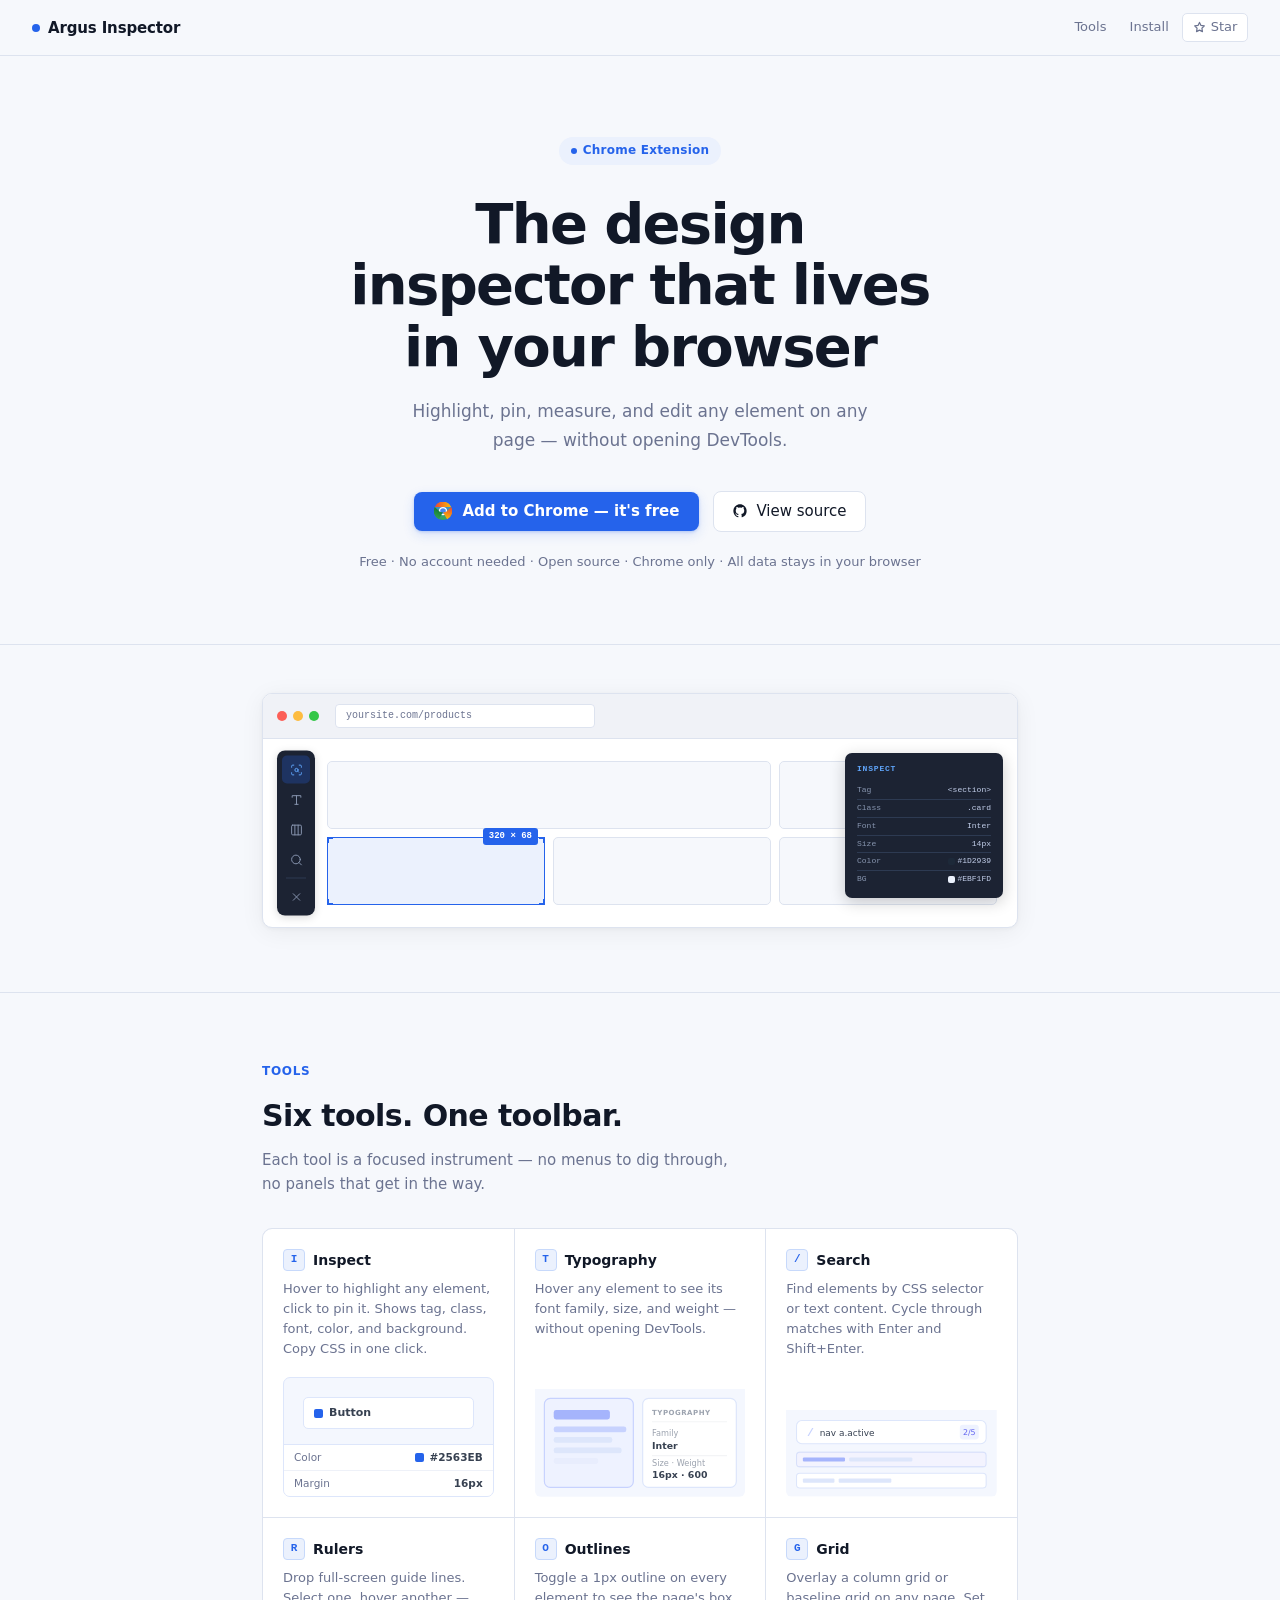
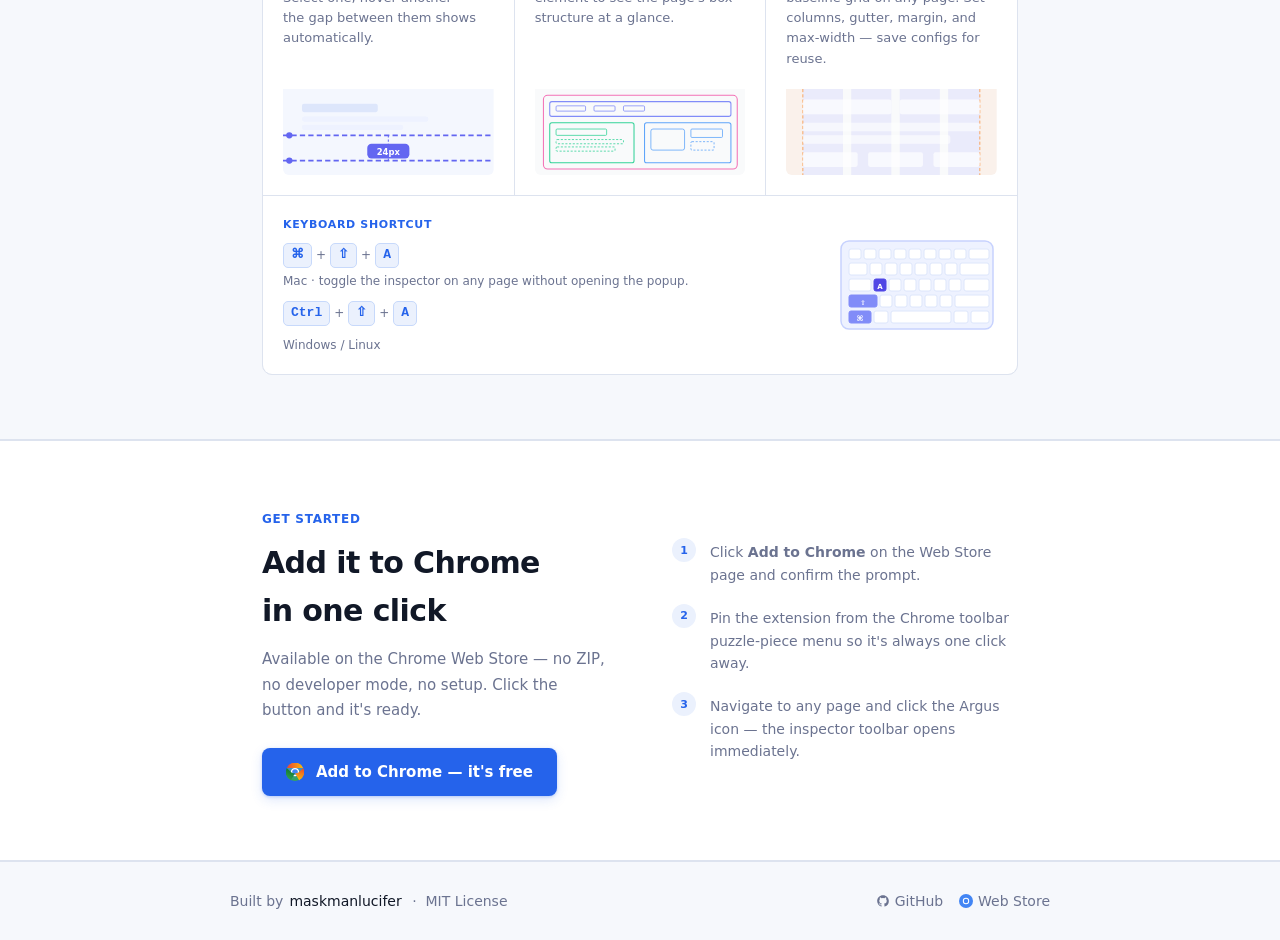
==== commit a83af5e3: "docs: increase typography card SVG box height by 8px" ====
--- a/docs/index.html
+++ b/docs/index.html
@@ -842,24 +842,24 @@
       <div class="tool-row"><span class="key">T</span><span class="tool-name">Typography</span></div>
       <p class="tool-desc">Hover any element to see its font family, size, and weight — without opening DevTools.</p>
       <div class="card-vis">
-        <svg viewBox="0 0 180 84" fill="none" xmlns="http://www.w3.org/2000/svg">
-          <rect width="180" height="84" fill="#f4f7fe"/>
+        <svg viewBox="0 0 180 92" fill="none" xmlns="http://www.w3.org/2000/svg">
+          <rect width="180" height="92" fill="#f4f7fe"/>
           <!-- hovered element -->
-          <rect x="8" y="8" width="76" height="68" rx="5" fill="#EEF2FF" stroke="#C7D2FE" stroke-width="1"/>
+          <rect x="8" y="8" width="76" height="76" rx="5" fill="#EEF2FF" stroke="#C7D2FE" stroke-width="1"/>
           <rect x="16" y="18" width="48" height="8" rx="2" fill="#A5B4FC"/>
           <rect x="16" y="32" width="62" height="5" rx="2" fill="#C7D2FE"/>
           <rect x="16" y="41" width="50" height="5" rx="2" fill="#DDE6FB"/>
           <rect x="16" y="50" width="58" height="5" rx="2" fill="#DDE6FB"/>
           <rect x="16" y="59" width="38" height="5" rx="2" fill="#E8EDFD"/>
           <!-- panel -->
-          <rect x="92" y="8" width="80" height="68" rx="5" fill="#fff" stroke="#DDE6FB" stroke-width="1"/>
-          <text x="100" y="21" font-size="6" font-weight="700" letter-spacing="0.07em" fill="#9CA3AF" font-family="system-ui,sans-serif">TYPOGRAPHY</text>
-          <line x1="100" y1="27" x2="164" y2="27" stroke="#F3F4F6" stroke-width="1"/>
-          <text x="100" y="38" font-size="7" fill="#9CA3AF" font-family="system-ui,sans-serif">Family</text>
-          <text x="100" y="49" font-size="8" font-weight="600" fill="#374151" font-family="system-ui,sans-serif">Inter</text>
-          <line x1="100" y1="55" x2="164" y2="55" stroke="#F3F4F6" stroke-width="1"/>
-          <text x="100" y="63" font-size="7" fill="#9CA3AF" font-family="system-ui,sans-serif">Size · Weight</text>
-          <text x="100" y="72" font-size="8" font-weight="600" fill="#374151" font-family="system-ui,sans-serif">16px · 600</text>
+          <rect x="92" y="8" width="80" height="76" rx="5" fill="#fff" stroke="#DDE6FB" stroke-width="1"/>
+          <text x="100" y="22" font-size="6" font-weight="700" letter-spacing="0.07em" fill="#9CA3AF" font-family="system-ui,sans-serif">TYPOGRAPHY</text>
+          <line x1="100" y1="28" x2="164" y2="28" stroke="#F3F4F6" stroke-width="1"/>
+          <text x="100" y="40" font-size="7" fill="#9CA3AF" font-family="system-ui,sans-serif">Family</text>
+          <text x="100" y="51" font-size="8" font-weight="600" fill="#374151" font-family="system-ui,sans-serif">Inter</text>
+          <line x1="100" y1="57" x2="164" y2="57" stroke="#F3F4F6" stroke-width="1"/>
+          <text x="100" y="66" font-size="7" fill="#9CA3AF" font-family="system-ui,sans-serif">Size · Weight</text>
+          <text x="100" y="76" font-size="8" font-weight="600" fill="#374151" font-family="system-ui,sans-serif">16px · 600</text>
         </svg>
       </div>
     </div>
